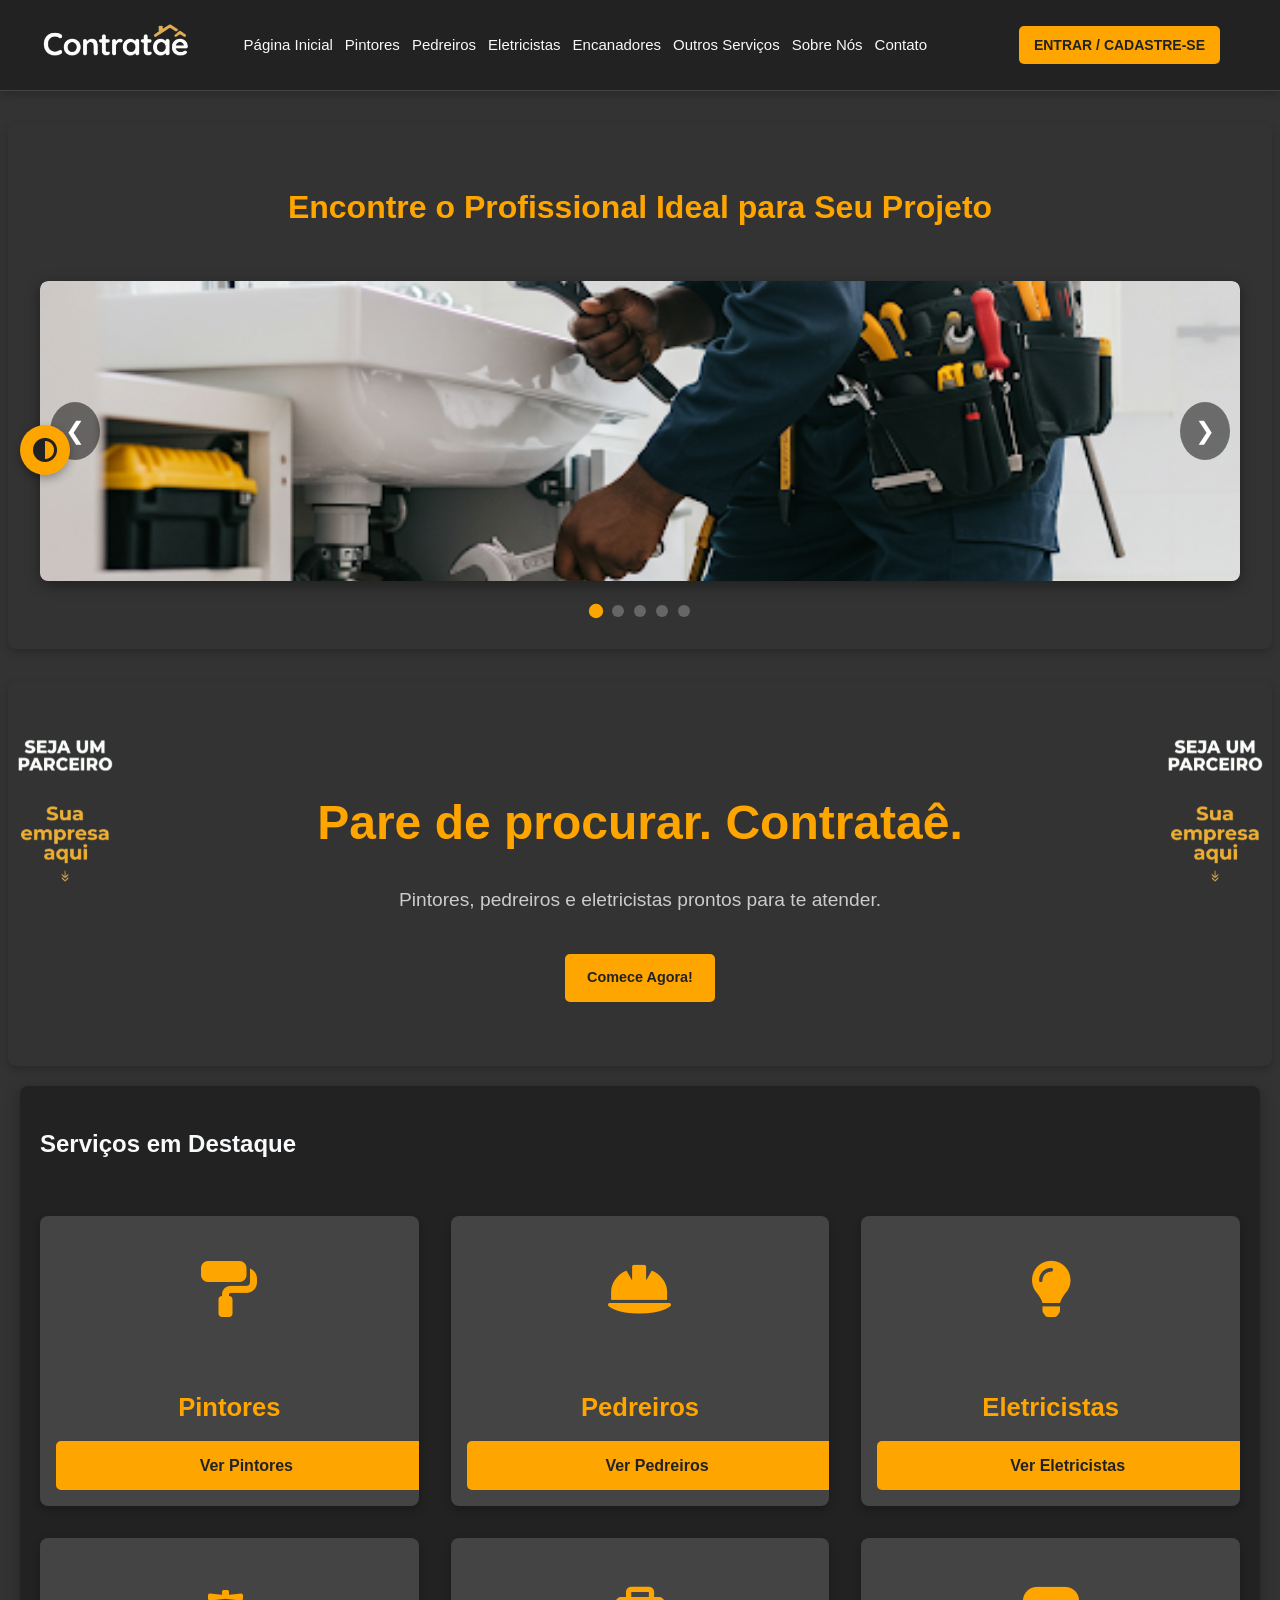
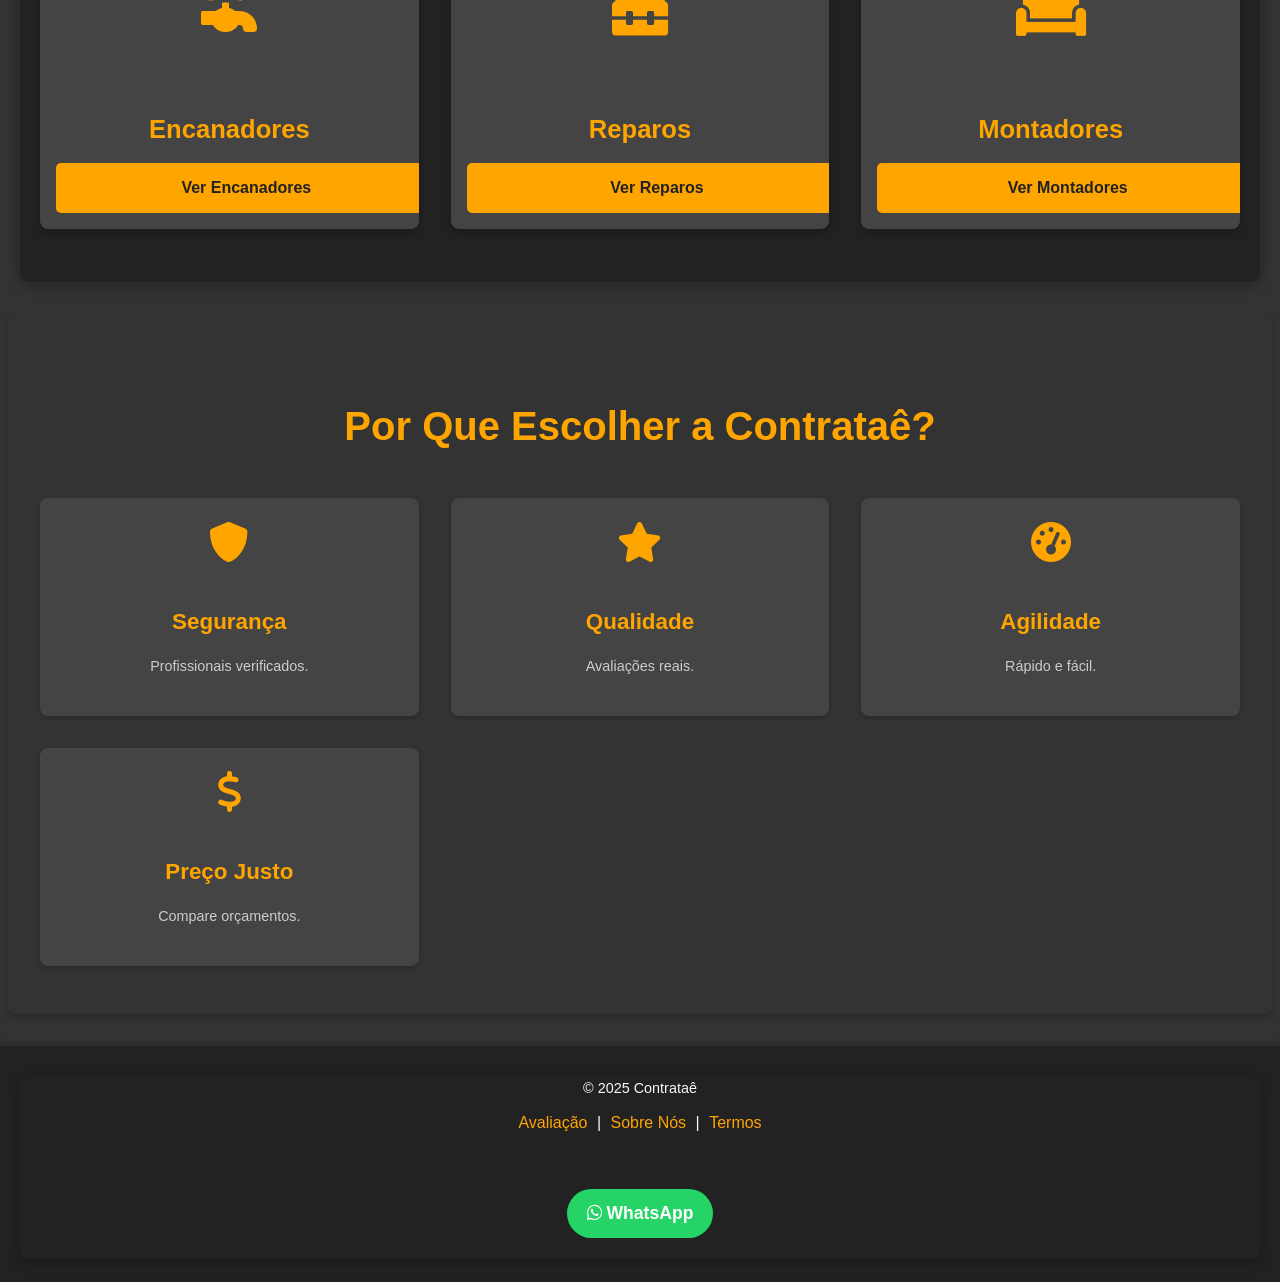
==== index.html @ 76931e99 "Primeiro commit - Site limpo" ====
<!DOCTYPE html>
<html lang="pt-br">
<head>
    <script async src="https://www.googletagmanager.com/gtag/js?id=G-TXSJH3E56G"></script>
    <script>
      window.dataLayer = window.dataLayer || [];
      function gtag(){dataLayer.push(arguments);}
      gtag('js', new Date());
      gtag('config', 'G-TXSJH3E56G');
    </script>

    <meta charset="UTF-8">
    <meta name="viewport" content="width=device-width, initial-scale=1.0">
    <title>Contrataê - Página Inicial</title>
    
    <link rel="stylesheet" href="style.css/style_laranja_preto.css">
    <link rel="stylesheet" href="style.css/index.css">
    <link rel="stylesheet" href="https://cdnjs.cloudflare.com/ajax/libs/font-awesome/6.0.0-beta3/css/all.min.css">

    <style>
        /* --- BLOQUEIO VISUAL DA BARRA DO GOOGLE (FORÇADO) --- */
        iframe.goog-te-banner-frame {
            display: none !important;
            visibility: hidden !important;
            height: 0 !important;
        }
        .goog-te-banner-frame.skiptranslate {
            display: none !important;
        }
        body {
            top: 0px !important;
            position: static !important;
        }
        .goog-tooltip {
            display: none !important;
        }
        .goog-te-balloon-frame {
            display: none !important;
        }
        
        /* Estilização do Widget Dropdown */
        .goog-te-gadget-simple {
            background-color: rgba(255,255,255,0.1) !important;
            border: 1px solid rgba(255,255,255,0.3) !important;
            padding: 6px 10px !important;
            border-radius: 4px !important;
            font-size: 13px !important;
            line-height: 1.2 !important;
            display: inline-block;
            cursor: pointer;
        }
        .goog-te-gadget-simple span {
            color: #fff !important;
            vertical-align: middle; 
        }
        .goog-te-gadget-simple img { display: none !important; }
        .goog-te-menu-value span:last-child { display: none; }

        /* --- 1. HEADER & ESTRUTURA --- */
        header {
            background-color: #222;
            border-bottom: 1px solid #444;
            position: relative; z-index: 1000; 
            transition: background-color 0.3s, border-color 0.3s;
        }
        .header-container { 
            display: flex; 
            justify-content: space-between; 
            align-items: center; 
            padding: 10px 20px; 
            max-width: 1200px; 
            margin: 0 auto; 
            min-height: 70px;
            gap: 20px; 
        }
        
        .header-left-group { 
            display: flex; 
            align-items: center; 
            gap: 20px; 
            flex-grow: 1; 
        }

        .site-logo img { 
            height: 70px; 
            display: block; 
            margin-right: 10px; 
            transition: transform 0.3s; 
        }
        .site-logo img:hover {
            transform: scale(1.05); 
        }

        .header-right-group { 
            display: flex; 
            align-items: center; 
            gap: 15px; 
            flex-shrink: 0; 
        }

        .nav-menu { display: flex; align-items: center; }
        .nav-menu ul { 
            display: flex; 
            list-style: none; 
            gap: 12px; 
            margin: 0; 
            padding: 0; 
        }
        .nav-menu a { 
            color: #f8f9fa; 
            text-decoration: none; 
            font-weight: 500; 
            font-size: 15px; 
            white-space: nowrap; 
            transition: color 0.3s; 
        }
        .nav-menu a:hover { color: #ffa500; }
        
        .desktop-login-btn { background-color: #ffa500; color: #222; padding: 8px 15px; border-radius: 5px; text-decoration: none; font-weight: bold; white-space: nowrap; font-size: 14px; transition: background 0.3s; display: inline-block; }
        .desktop-login-btn:hover { background-color: #e69500; }
        .mobile-login-link { display: none; }

        #google_translate_element { position: static; margin-left: 5px; }

        .hamburger { display: none; flex-direction: column; width: 30px; cursor: pointer; gap: 6px; z-index: 2000; }
        .hamburger span { display: block; height: 3px; background: #ffa500; border-radius: 3px; transition: 0.3s; }

        /* --- RESPONSIVIDADE HEADER --- */
        @media (max-width: 1250px) {
             .nav-menu ul { gap: 8px; }
             .nav-menu a { font-size: 14px; }
        }

        @media (max-width: 1100px) {
            .hamburger { display: flex; }
            .desktop-login-btn { display: none; }
            .nav-menu { display: none; }
            .header-container { justify-content: space-between; }
            
            #google_translate_element { position: absolute; top: 18px; right: 60px; z-index: 1001; }

            .nav-menu.mobile-active {
                display: flex; position: absolute; top: 100%; left: 0; width: 100%; 
                background: #333; flex-direction: column; align-items: center; 
                border-bottom: 1px solid #444; padding-bottom: 20px;
                box-shadow: 0 4px 10px rgba(0,0,0,0.3); z-index: 999;
            }
            .nav-menu ul { flex-direction: column; width: 100%; text-align: center; padding: 20px 0; gap: 0; }
            .nav-menu ul li { width: 100%; border-bottom: 1px solid #444; }
            .nav-menu ul li a { display: block; padding: 15px; font-size: 18px; }
            
            .mobile-login-link { display: block; margin-top: 10px; width: 80%; margin-left: auto; margin-right: auto; }
            .mobile-login-link a { color: #ffa500 !important; border: 1px solid #ffa500; padding: 10px; border-radius: 5px; display: block; text-align: center; width: 100%; box-sizing: border-box; }
            
            .hamburger.active span:nth-child(1) { transform: translateY(9px) rotate(45deg); }
            .hamburger.active span:nth-child(2) { opacity: 0; }
            .hamburger.active span:nth-child(3) { transform: translateY(-9px) rotate(-45deg); }
        }

        /* --- TEMA (Modo Claro/Escuro) - CENTRALIZADO VERTICALMENTE --- */
        .theme-toggle-btn { 
            position: fixed; 
            top: 50%;                 /* Centraliza na metade da altura */
            transform: translateY(-50%); /* Ajuste fino do centro */
            left: 20px;               /* Lado ESQUERDO */
            
            /* Visual */
            background-color: #ffa500; 
            color: #222; 
            border: none; 
            border-radius: 50%; 
            width: 50px; 
            height: 50px; 
            font-size: 1.5em; 
            cursor: pointer; 
            box-shadow: 0 4px 10px rgba(0,0,0,0.3); 
            z-index: 1001; 
            display: flex; 
            align-items: center; 
            justify-content: center; 
            transition: transform 0.3s; 
        }
        .theme-toggle-btn:hover { transform: scale(1.1); }

        /* Estilos do Modo Claro */
        body.light-mode { background-color: #f0f0f0 !important; color: #333 !important; }
        body.light-mode header { background-color: #fff !important; border-bottom: 1px solid #ddd !important; }
        body.light-mode .nav-menu { background-color: transparent !important; }
        body.light-mode .nav-menu.mobile-active { background-color: #fff !important; }
        body.light-mode .nav-menu a { color: #444 !important; } 
        body.light-mode .nav-menu a:hover { color: #ffa500 !important; }
        body.light-mode .hamburger span { background-color: #333 !important; }
        @media (max-width: 1100px) { body.light-mode .nav-menu ul li { border-bottom: 1px solid #eee !important; } }

        body.light-mode .goog-te-gadget-simple { border: 1px solid #ccc !important; background-color: rgba(0,0,0,0.05) !important; }
        body.light-mode .goog-te-gadget-simple span { color: #333 !important; }

        body.light-mode main { background-color: transparent !important; }
        body.light-mode .main-carousel-section, 
        body.light-mode .hero-section, 
        body.light-mode .why-choose-us,
        body.light-mode .service-card,
        body.light-mode .advantage-item {
            background-color: #fff !important; color: #333 !important;
            box-shadow: 0 4px 8px rgba(0,0,0,0.1) !important; border: 1px solid #eee;
        }
        body.light-mode h1, body.light-mode h2, body.light-mode h3 { color: #222 !important; }
        body.light-mode p { color: #555 !important; }
        
        body.light-mode footer { background-color: #e0e0e0 !important; color: #333 !important; }
        body.light-mode footer a { color: #444 !important; }

        /* --- CORREÇÃO DE CORES NO MODO CLARO --- */
        /* Inverte as cores das imagens brancas para preto quando o modo claro está ativo */
        body.light-mode .partner-banner img,
        body.light-mode .site-logo img {
            filter: invert(1) hue-rotate(180deg);
        }

        /* --- BANNERS LATERAIS DE PARCEIROS --- */
        .partner-banner {
            position: fixed;
            bottom: 10px;
            width: 140px; 
            height: auto;
            z-index: 990; 
            transition: transform 0.3s;
            background-color: transparent; /* Fundo transparente */
            border: none;
            display: block;
        }

        .partner-banner:hover {
            transform: scale(1.05); 
        }

        .partner-banner img {
            width: 100%;
            height: auto;
            display: block;
            border: none; 
            outline: none;
        }

        /* Posicionamento Específico */
        .banner-left { left: 10px; }
        .banner-right { right: 10px; }

        /* --- MEDIA QUERIES (Ajustes de Tamanho e Posição) --- */
        
        /* Ajuste para telas médias (Notebooks) */
        @media (max-width: 1300px) {
            .partner-banner {
                width: 110px; /* Reduz um pouco o banner */
            }
            /* Removemos o ajuste do botão tema aqui, pois ele agora está no meio da tela */
        }

        /* Ajuste para Celulares (Mobile) */
        @media (max-width: 768px) {
            .partner-banner {
                width: 80px; 
                bottom: 5px;
            }
            .banner-left { left: 5px; }
            .banner-right { right: 5px; }
            
            /* No celular, jogamos o botão de tema para baixo na direita */
            .theme-toggle-btn {
                top: auto;      /* Remove alinhamento do meio */
                transform: none; 
                bottom: 120px;  /* Altura segura acima do banner */
                left: auto;     /* Tira da esquerda */
                right: 20px;    /* Joga para a direita */
            }
        }
</style>
  
</head>
<body>
    <script type="text/javascript">
        function googleTranslateElementInit() {
          new google.translate.TranslateElement({
            pageLanguage: 'pt',
            includedLanguages: 'pt,en,es',
            layout: google.translate.TranslateElement.InlineLayout.SIMPLE,
            autoDisplay: false /* Tenta não mostrar a barra */
          }, 'google_translate_element');
        }
    </script>
    <script type="text/javascript" src="https://translate.google.com/translate_a/element.js?cb=googleTranslateElementInit"></script>

    <header>
        <div class="header-container">
            <div class="header-left-group">
                <a href="index.html" class="site-logo">
                    <img src="imagens/logo_sem_f.png" alt="Logo Contrataê">
                </a>
                <nav class="nav-menu" id="nav-menu">
                    <ul>
                        <li><a href="index.html">Página Inicial</a></li>
                        <li><a href="pintores.html">Pintores</a></li>
                        <li><a href="pedreiros.html">Pedreiros</a></li>
                        <li><a href="eletricistas.html">Eletricistas</a></li>
                        <li><a href="encanadores.html">Encanadores</a></li>
                        <li><a href="servicos_categorias.html">Outros Serviços</a></li>
                        <li><a href="sobre_nos.html">Sobre Nós</a></li>
                        <li><a href="contato.html">Contato</a></li>
                        <li class="mobile-login-link">
                            <a href="login.html">ENTRAR / CADASTRE-SE</a>
                        </li>
                    </ul>
                </nav>
            </div>
            <div class="header-right-group">
                <a href="login.html" class="desktop-login-btn">ENTRAR / CADASTRE-SE</a>
                <div id="google_translate_element"></div>
                <div class="hamburger" id="hamburger">
                    <span></span>
                    <span></span>
                    <span></span>
                </div>
            </div>
        </div>
    </header>

    <main>
        <section class="main-carousel-section container">
            <h2>Encontre o Profissional Ideal para Seu Projeto</h2>
            <div class="carousel-container">
                <div class="carousel-track-container">
                    <div class="carousel-slide"><img src="imagens/banner1.png" alt="Eletricista"><div class="slide-caption"><h3>Eletricistas</h3></div></div>
                    
                    <div class="carousel-slide"><img src="imagens/banner2.png" alt="Banner"><div class="slide-caption"><h3>Diversidade</h3></div></div>
                    <div class="carousel-slide"><img src="imagens/banner3.png" alt="Encanador"><div class="slide-caption"><h3>Encanadores</h3></div></div>
                    <div class="carousel-slide"><img src="imagens/pedreiro_menu.jpg" alt="Pedreiro"><div class="slide-caption"><h3>Construção</h3></div></div>
                </div>
                <button class="carousel-button prev">&#10094;</button>
                <button class="carousel-button next">&#10095;</button>
            </div>
            <div class="carousel-dots">
                <span class="carousel-dot active"></span><span class="carousel-dot"></span><span class="carousel-dot"></span><span class="carousel-dot"></span><span class="carousel-dot"></span>
            </div>
        </section>

        <section class="hero-section container">
            <h1>Pare de procurar. Contrataê.</h1>
            <p>Pintores, pedreiros e eletricistas prontos para te atender.</p>
            <a href="#featured-services" class="button primary-button">Comece Agora!</a>
        </section>

        <section id="featured-services" class="container">
            <h2>Serviços em Destaque</h2>
            <div class="section-services">
                <div class="service-card"><i class="fas fa-paint-roller"></i><h3>Pintores</h3><a href="pintores.html" class="button primary-button">Ver Pintores</a></div>
                <div class="service-card"><i class="fas fa-hard-hat"></i><h3>Pedreiros</h3><a href="pedreiros.html" class="button primary-button">Ver Pedreiros</a></div>
                <div class="service-card"><i class="fas fa-lightbulb"></i><h3>Eletricistas</h3><a href="eletricistas.html" class="button primary-button">Ver Eletricistas</a></div>
                <div class="service-card"><i class="fas fa-faucet"></i><h3>Encanadores</h3><a href="encanadores.html" class="button primary-button">Ver Encanadores</a></div>
                <div class="service-card"><i class="fas fa-toolbox"></i><h3>Reparos</h3><a href="servicos_categorias.html" class="button primary-button">Ver Reparos</a></div>
                <div class="service-card"><i class="fas fa-couch"></i><h3>Montadores</h3><a href="servicos_categorias.html" class="button primary-button">Ver Montadores</a></div>
            </div>
        </section>

        <section class="why-choose-us container">
            <h2>Por Que Escolher a Contrataê?</h2>
            <div class="advantages-grid">
                <div class="advantage-item"><i class="fas fa-shield-alt"></i><h3>Segurança</h3><p>Profissionais verificados.</p></div>
                <div class="advantage-item"><i class="fas fa-star"></i><h3>Qualidade</h3><p>Avaliações reais.</p></div>
                <div class="advantage-item"><i class="fas fa-tachometer-alt"></i><h3>Agilidade</h3><p>Rápido e fácil.</p></div>
                <div class="advantage-item"><i class="fas fa-dollar-sign"></i><h3>Preço Justo</h3><p>Compare orçamentos.</p></div>
            </div>
        </section>
    </main>

    <a href="contato.html" class="partner-banner banner-left" title="Anuncie sua empresa aqui">
        <img src="imagens/parceiros/seja_parceiro_sem_F.png" alt="Espaço para Parceiro">
    </a>

    <a href="contato.html" class="partner-banner banner-right" title="Anuncie sua empresa aqui">
        <img src="imagens/parceiros/seja_parceiro_sem_F.png" alt="Espaço para Parceiro">
    </a>

    <button id="theme-toggle" class="theme-toggle-btn" aria-label="Alternar Tema">
        <i class="fas fa-adjust"></i>
    </button>

    <footer>
        <div class="container">
            <p>&copy; 2025 Contrataê</p>
            <div class="footer-links">
                <a href="feedback.html">Avaliação</a> | <a href="sobre_nos.html">Sobre Nós</a> | <a href="termos_de_uso.html">Termos</a>
            </div>
            <div style="text-align: center; padding: 20px;" id="whatsapp">
                <a href="https://wa.me/16996484492" target="_blank" class="whatsapp-button"><i class="fab fa-whatsapp"></i> WhatsApp</a>
            </div>
        </div>
    </footer>

    <script src="script.js"></script> 

    <script>
        document.addEventListener('DOMContentLoaded', function() {
            // 1. Menu
            const hamburger = document.getElementById('hamburger');
            const navMenu = document.getElementById('nav-menu');
            if (hamburger && navMenu) {
                hamburger.addEventListener('click', () => {
                    hamburger.classList.toggle('active');
                    navMenu.classList.toggle('mobile-active');
                });
            }
            // 2. Link Ativo
            const currentPath = window.location.pathname.split('/').pop() || 'index.html';
            const navLinks = document.querySelectorAll('.nav-menu ul li a');
            navLinks.forEach(link => {
                if (link.getAttribute('href') === currentPath) link.classList.add('active');
            });
            // 3. Tema
            const themeBtn = document.getElementById('theme-toggle');
            const body = document.body;
            const icon = themeBtn.querySelector('i');

            function updateThemeIcon() {
                if (body.classList.contains('light-mode')) {
                    icon.classList.remove('fa-adjust'); icon.classList.add('fa-moon');
                } else {
                    icon.classList.remove('fa-moon'); icon.classList.add('fa-adjust');
                }
            }

            if (localStorage.getItem('theme') === 'light') {
                body.classList.add('light-mode');
                updateThemeIcon();
            }

            if (themeBtn) {
                themeBtn.addEventListener('click', () => {
                    body.classList.toggle('light-mode');
                    updateThemeIcon();
                    localStorage.setItem('theme', body.classList.contains('light-mode') ? 'light' : 'dark');
                });
            }

            // 4. Carrossel (Lógica Embutida)
            const track = document.querySelector('.carousel-track-container');
            const prev = document.querySelector('.carousel-button.prev');
            const next = document.querySelector('.carousel-button.next');
            const dots = document.querySelectorAll('.carousel-dot');
            const slides = document.querySelectorAll('.carousel-slide');
            let index = 0;
            let interval;

            function showSlide(i) {
                if (i < 0) index = slides.length - 1;
                else if (i >= slides.length) index = 0;
                else index = i;
                track.style.transform = `translateX(-${index * 100}%)`;
                dots.forEach(d => d.classList.remove('active'));
                if(dots[index]) dots[index].classList.add('active');
            }

            if (track && slides.length > 0) {
                next.addEventListener('click', () => { showSlide(index + 1); resetInterval(); });
                prev.addEventListener('click', () => { showSlide(index - 1); resetInterval(); });
                
                function startInterval() { interval = setInterval(() => showSlide(index + 1), 5000); }
                function resetInterval() { clearInterval(interval); startInterval(); }
                
                startInterval();
            }
        });
    </script>

    <div vw class="enabled"><div vw-access-button class="active"></div><div vw-plugin-wrapper><div class="vw-plugin-top-wrapper"></div></div></div>
    <script src="https://vlibras.gov.br/app/vlibras-plugin.js"></script>
    <script>new window.VLibras.Widget('https://vlibras.gov.br/app');</script>
</body>
</html>
---- style.css/style_laranja_preto.css ----
/* style_laranja_preto.css */

/* Reset básico e tipografia */
body {
    font-family: 'Segoe UI', Tahoma, Geneva, Verdana, sans-serif;
    margin: 0;
    padding: 0;
    background-color: #333; /* Fundo preto sutil */
    color: #f8f9fa; /* Texto branco/cinza claro */
    line-height: 1.6;
}

.container {
    max-width: 1200px;
    margin: 20px auto;
    padding: 20px;
    background-color: #222; /* Container um pouco mais escuro */
    border-radius: 8px;
    box-shadow: 0 4px 15px rgba(0, 0, 0, 0.3); /* Sombra mais pronunciada para destaque */
}

/* Cabeçalho principal do site */
header {
    background-color: #222; /* Fundo do header mais escuro para contrastar com o main-nav */
    color: lightcyan; /* Cor do texto no titulo */
    box-shadow: 0 4px 8px rgba(0, 0, 0, 0.2);
    /* Removido padding-bottom e margin-bottom daqui, será tratado dentro dos elementos */
}

/* Topo do cabeçalho (logo, botões de login/cadastro) */
.header-top {
    display: flex;
    justify-content: space-between; /* Alinha logo à esquerda e grupo de ações à direita */
    align-items: center;
    padding: 2px 20px; /* Reduzido o padding vertical para diminuir a altura */
    background-color: #222;
    border-bottom: 1px solid #444;
    min-height: 60px; /* Diminuído o min-height para reduzir a altura do cabeçalho */
    position: relative; /* Para o formulário de cadastro rápido */
}

/* Container interno do header-top para alinhamento */
.header-top .container {
    display: flex;
    justify-content: space-between; /* Distribui logo e grupo de ações */
    align-items: center;
    width: 100%;
    max-width: 1200px; /* Garante que o conteúdo não se espalhe demais */
    margin: 0 auto;
    padding: 0; /* Remove padding extra do container, já que o header-top tem */
    background-color: transparent; /* Torna o container transparente para ver o fundo do header-top */
    box-shadow: none; /* Remove a sombra do container para não duplicar */
    border-radius: 0; /* Remove border-radius */
}

.site-logo {
    display: flex; /* Permite alinhar a imagem dentro do link */
    align-items: center;
    margin-right: 20px; /* Espaço entre a logo e o grupo de ação */
    flex-shrink: 0; /* Impede que a logo encolha */
}

.site-logo img {
    height: 150px; /* Altura fixa para a logo, alinhada com min-height do header-top */
    width: auto; /* Mantém a proporção */
    display: block;
    margin: 0;
}

.site-logo span {
    display: none; /* Oculta o texto 'Serviços 4.0' se a imagem já tiver */
}

/* Grupo de ações (frase e botões de cadastro/entrar) */
.header-action-group {
    display: flex;
    flex-direction: row; /* Frase e botões lado a lado */
    align-items: center; /* Centraliza verticalmente */
    gap: 15px; /* Espaçamento entre a frase e o grupo de botões */
    margin-left: auto; /* Empurra todo o grupo para a direita */
}

.header-action-group p {
    color: #fff;
    margin: 0;
    font-size: 0.9em;
    white-space: nowrap; /* Impede a quebra de linha da frase */
}

.header-buttons {
    display: flex;
    flex-direction: row; /* Botões dentro deste grupo lado a lado */
    align-items: center;
    gap: 10px; /* Espaçamento entre os botões */
    flex-wrap: wrap; /* Permite quebrar linha em telas pequenas */
}

.botoes-lado-a-lado {
    display: flex;
    gap: 10px;
    flex-wrap: wrap;
}

/* Formulário de cadastro rápido (pop-up) */
.cadastro-rapido {
    position: relative;
}

#formulario-cadastro {
    position: absolute;
    top: 40px; /* Posição abaixo do botão de cadastro */
    right: 0; /* Alinha à direita */
    background-color: #2b2b2b; /* Fundo mais escuro para melhor contraste */
    border: 1px solid #777; /* Borda um pouco mais clara */
    padding: 15px;
    border-radius: 8px;
    box-shadow: 0 4px 10px rgba(0,0,0,0.5);
    z-index: 1000;
    width: 300px; /* Largura fixa */
    display: none; /* Escondido por padrão */
    flex-direction: column;
    gap: 10px; /* Espaçamento entre os campos */
}

#formulario-cadastro h3 {
    color: #ffcc00; /* Laranja mais claro para o título */
    margin-top: 0;
    font-size: 1.2em;
    text-align: center;
}

#formulario-cadastro input {
    width: calc(100% - 20px); /* Ajuste para o padding */
    padding: 8px;
    border: 1px solid #888; /* Borda do input mais visível */
    border-radius: 4px;
    background-color: #3a3a3a; /* Fundo do input mais escuro */
    color: #f0f0f0; /* Cor do texto no input mais clara (Gestalt: Contraste) */
    font-size: 0.9em;
}

#formulario-cadastro p {
    color: #e0e0e0; /* Cor do texto de parágrafo mais clara */
    font-size: 0.85em;
    text-align: center;
    margin: 10px 0;
}

/* Título principal da página quando não há header-top (ex: Cadastro) */
.header-title {
    background-color: #222; /* Mesma cor do header para consistência */
    padding: 2em 20px; /* Padding para dar espaço ao título */
    text-align: center;
    color: #fff;
}

.header-title h1 {
    color: #ffa500; /* Laranja para o título principal */
    margin: 0;
    font-size: 2.8em; /* Tamanho maior para destaque */
    line-height: 1.2;
}

.header-title p {
    color: #ccc;
    margin-top: 0.5em;
    font-size: 1.1em;
}

/* Botões gerais */
.button {
    padding: 8px 16px;
    text-decoration: none;
    border: none;
    border-radius: 4px;
    font-size: 0.9em;
    cursor: pointer;
    text-align: center;
    white-space: nowrap; /* Impede a quebra de linha nos botões */
    transition: background-color 0.3s ease, color 0.3s ease; /* Transição suave */
}

.primary-button {
    background-color: #ffa500; /* Laranja */
    color: #222; /* Texto escuro */
}

.primary-button:hover {
    background-color: #ffb833; /* Laranja mais claro no hover */
}

.secondary-button {
    background-color: #444; /* Cinza escuro */
    color: #fff; /* Texto branco */
    border: 1px solid #666;
}

.secondary-button:hover {
    background-color: #555; /* Cinza um pouco mais claro no hover */
    border-color: #888;
}

.small-button {
    font-size: 0.85em;
    padding: 6px 12px;
}

.large-button {
    font-size: 1.2em;
    padding: 12px 24px;
}

/* Menu de navegação principal */
.main-nav {
    background-color: #444; /* Fundo do menu um pouco mais claro que o header-top */
    padding: 0.8em 0;
    text-align: center;
    box-shadow: 0 2px 5px rgba(0, 0, 0, 0.2); /* Sombra sutil para separar do conteúdo */
}

.main-nav ul {
    list-style: none;
    padding: 0;
    margin: 0;
    display: flex;
    justify-content: center; /* Centraliza os itens do menu */
    gap: 20px; /* Espaçamento entre os itens (Gestalt: Proximidade) */
    flex-wrap: wrap; /* Permite quebrar linha em telas menores */
}

.main-nav ul li a {
    color: #fff;
    text-decoration: none;
    font-weight: bold;
    padding: 5px 10px;
    transition: color 0.3s ease, background-color 0.3s ease, border-radius 0.3s ease;
    white-space: nowrap;
}

.main-nav ul li a:hover,
.main-nav ul li a.active {
    color: #ffa500; /* Laranja no hover/ativo */
    background-color: #555; /* Fundo cinza mais claro no hover/ativo */
    border-radius: 5px; /* Borda arredondada no hover/ativo */
}

/* Carrossel */
.carousel-container {
    width: 100%;
    max-width: 1200px;
    margin: 20px auto;
    overflow: hidden;
    position: relative;
    border-radius: 10px;
    box-shadow: 0 4px 15px rgba(0, 0, 0, 0.4);
    height: 300px; /* Altura fixa para o carrossel */
    background-color: #333;
}

.carousel {
    display: flex;
    height: 100%;
    transition: transform 0.5s ease-in-out;
}

.carousel-slide {
    min-width: 100%;
    height: 100%;
    flex-shrink: 0;
    display: flex;
    justify-content: center;
    align-items: center;
}

.carousel-slide img {
    width: 100%;
    height: 100%;
    object-fit: cover;
    border-radius: 10px;
}

.carousel-control {
    position: absolute;
    top: 50%;
    transform: translateY(-50%);
    background-color: rgba(0, 0, 0, 0.5);
    color: #fff;
    border: none;
    padding: 10px 15px;
    cursor: pointer;
    font-size: 1.5em;
    border-radius: 5px;
    z-index: 5; /* Garante que os controles fiquem acima das imagens */
}

.carousel-control.prev { left: 10px; }
.carousel-control.next { right: 10px; }

.carousel-control:hover {
    background-color: rgba(0, 0, 0, 0.8);
}

/* Seções de conteúdo */
.content-section {
    padding: 2em 0;
    text-align: center; /* Centraliza o texto e os cards dentro da seção */
}

.content-section h3 {
    text-align: center;
    color: #ffa500;
    margin-top: 2em;
    margin-bottom: 1.5em;
    font-size: 2.2em;
}

/* Cards de serviço (Gestalt: Similaridade, Proximidade) */
.service-cards {
    display: flex;
    flex-wrap: wrap;
    justify-content: center; /* Centraliza os cards */
    gap: 20px; /* Espaçamento entre os cards (Proximidade) */
    padding: 20px 0;
}

.service-cards .card {
    flex: 1 1 calc(25% - 20px); /* 4 cards por linha em telas grandes */
    max-width: 280px;
    min-width: 200px;
    background-color: #333; /* Fundo do card */
    border-radius: 8px;
    padding: 20px;
    text-align: center;
    box-shadow: 0 4px 8px rgba(0,0,0,0.2);
    transition: transform 0.2s ease-in-out, box-shadow 0.2s ease-in-out;
}

.service-cards .card:hover {
    transform: translateY(-5px); /* Efeito de levitar no hover */
    box-shadow: 0 6px 12px rgba(0,0,0,0.3);
}

.service-cards .card i {
    font-size: 3em;
    color: #ffa500; /* Ícone laranja */
    margin-bottom: 15px;
}

.service-cards .card h4 {
    color: #fff; /* Título do card branco */
    margin-bottom: 10px;
}

.service-cards .card p {
    color: #ccc; /* Texto do card cinza claro */
    font-size: 0.9em;
    margin-bottom: 15px;
}

/* Rodapé */
footer {
    background-color: #222; /* Mesma cor do cabeçalho para consistência (Gestalt: Similaridade) */
    color: #fff;
    text-align: center;
    padding: 10px 0; /* Diminuído para reduzir a altura do rodapé */
    margin-top: 50px; /* Espaçamento do conteúdo */
    box-shadow: 0 -4px 8px rgba(0, 0, 0, 0.2); /* Sombra para separar do conteúdo */
}
/* No seu style_laranja_preto.css */
.footer-links {
    margin-top: 10px;
    margin-bottom: 10px;
    text-align: center;
}

.footer-links a {
    color: #ffa500; /* Cor do link */
    text-decoration: none;
    margin: 0 5px; /* Espaçamento entre os links */
    transition: color 0.3s ease;
}

.footer-links a:hover {
    color: #e69500; /* Cor ao passar o mouse */
}

.whatsapp-button {
    display: inline-block;
    background-color: #25D366; /* Verde WhatsApp */
    color: #fff;
    padding: 10px 20px;
    border-radius: 25px;
    font-weight: bold;
    text-decoration: none;
    transition: background-color 0.3s ease, transform 0.2s ease;
}

.whatsapp-button:hover {
    background-color: #1DA851; /* Verde mais escuro no hover */
    transform: translateY(-2px);
}

/* Queries para Responsividade (ajustes gerais) */
@media (max-width: 768px) {
    .header-top {
        flex-direction: column; /* Coloca itens um abaixo do outro */
        gap: 10px;
        min-height: unset; /* Remove min-height fixo */
        padding: 10px;
    }

    .site-logo img {
        height: 50px; /* Logo um pouco menor em mobile */
    }

    .header-action-group {
        flex-direction: column; /* Pilha a frase e os botões */
        gap: 10px;
        margin-left: 0;
        width: 100%; /* Ocupa a largura total */
    }

    .header-action-group p {
        text-align: center;
        font-size: 0.8em;
    }

    .header-buttons {
        flex-direction: column; /* Botões um abaixo do outro */
        width: 100%;
        gap: 8px;
    }

    .botoes-lado-a-lado {
        flex-direction: column;
        width: 100%;
    }

    .cadastro-rapido {
        width: 100%; /* Ocupa a largura total */
    }

    #formulario-cadastro {
        width: calc(100% - 30px); /* Ajusta a largura para mobile com padding */
        right: auto; /* Remove alinhamento à direita */
        left: 50%; /* Centraliza o formulário */
        transform: translateX(-50%); /* Ajusta para centralizar */
        top: 50px; /* Posição abaixo do botão */
    }

    .main-nav ul {
        flex-direction: column; /* Itens do menu um abaixo do outro */
        gap: 10px;
    }

    .main-nav ul li {
        width: 100%; /* Ocupa largura total */
    }

    .main-nav ul li a {
        display: block; /* Ocupa todo o espaço do li */
        padding: 10px; /* Padding maior para facilitar o toque */
    }

    .carousel-container {
        height: 200px; /* Altura menor para o carrossel em mobile */
    }

    .carousel-control {
        padding: 8px 12px;
        font-size: 1.2em;
    }

    .content-section h3 {
        font-size: 1.8em;
    }

    .service-cards .card {
        flex: 1 1 calc(50% - 20px); /* 2 cards por linha em telas menores */
        max-width: unset; /* Remove max-width para flexibilidade */
    }

    .container {
        padding: 15px; /* Reduz o padding do container geral */
        margin: 15px auto;
    }
}

@media (max-width: 480px) {
    .service-cards .card {
        flex: 1 1 100%; /* 1 card por linha em telas muito pequenas */
    }
    .header-title h1 {
        font-size: 2em;
    }
    .header-title p {
        font-size: 0.9em;
    }
}

/* ============================================== */
/* DARK / LIGHT MODE OVERRIDES (Acessibilidade)   */
/* ============================================== */

/* Define cores padrão para o tema Light (Branco/Cinza/Preto) */
:root[data-theme="light"] {
    /* Cores de Fundo */
    --color-bg-main: #f8f8f8;       /* Fundo Principal */
    --color-bg-container: #ffffff;  /* Fundo de Containers/Cards */
    --color-bg-header: #eeeeee;     /* Fundo do Cabeçalho */
    --color-bg-nav: #dddddd;        /* Fundo da Navegação */
    /* Cores de Texto e Destaque */
    --color-text-primary: #222222;  /* Texto Escuro */
    --color-text-secondary: #555555; /* Texto Secundário */
    --color-orange: #ff6600;        /* Laranja para Destaque */
    --color-orange-hover: #e65c00;
}

/* 1. Body e Containers */
:root[data-theme="light"] body {
    background-color: var(--color-bg-main); /* Fundo branco/cinza claro */
    color: var(--color-text-primary);       /* Texto escuro */
}

:root[data-theme="light"] .container {
    background-color: var(--color-bg-container); /* Container branco */
    box-shadow: 0 4px 10px rgba(0, 0, 0, 0.1);
}

/* 2. Header e Navegação */
:root[data-theme="light"] header,
:root[data-theme="light"] .header-top {
    background-color: var(--color-bg-header); /* Fundo do Header claro */
    border-bottom: 1px solid #ccc;
    color: var(--color-text-primary);
}

:root[data-theme="light"] .main-nav {
    background-color: var(--color-bg-nav); /* Fundo da Navegação um pouco mais escuro que o Header */
}

:root[data-theme="light"] .main-nav ul li a {
    color: var(--color-text-primary);
}

:root[data-theme="light"] .main-nav ul li a:hover,
:root[data-theme="light"] .main-nav ul li a.active {
    color: var(--color-bg-main);
    background-color: var(--color-orange);
}

/* 3. Botões e Ações */
:root[data-theme="light"] .header-action-group p {
    color: var(--color-text-primary);
}

:root[data-theme="light"] .primary-button {
    background-color: var(--color-orange);
    color: var(--color-bg-main);
    border: 2px solid var(--color-orange);
}
:root[data-theme="light"] .primary-button:hover {
    background-color: var(--color-orange-hover);
}

:root[data-theme="light"] .secondary-button {
    background-color: transparent;
    color: var(--color-orange);
    border: 2px solid var(--color-orange);
}
:root[data-theme="light"] .secondary-button:hover {
    background-color: var(--color-orange);
    color: var(--color-bg-main);
}

/* 4. Footer */
:root[data-theme="light"] footer {
    background-color: var(--color-bg-header);
    color: var(--color-text-primary);
    box-shadow: 0 -2px 8px rgba(0, 0, 0, 0.1);
}
:root[data-theme="light"] .whatsapp-button {
    color: var(--color-bg-main);
}

/* 5. Estilos de Formulário (usado em cadastro/login) */
:root[data-theme="light"] input,
:root[data-theme="light"] textarea,
:root[data-theme="light"] select {
    background-color: var(--color-bg-container) !important;
    color: var(--color-text-primary) !important;
    border: 1px solid #ccc !important;
}

/* 6. Cards de Conteúdo (seções principais) */
:root[data-theme="light"] .hero-section,
:root[data-theme="light"] .main-carousel-section,
:root[data-theme="light"] .why-choose-us,
:root[data-theme="light"] .choice-card,
:root[data-theme="light"] .service-card,
:root[data-theme="light"] .advantage-item {
    background-color: var(--color-bg-container);
    box-shadow: 0 4px 8px rgba(0, 0, 0, 0.1);
    color: var(--color-text-primary);
}

:root[data-theme="light"] .hero-section h1,
:root[data-theme="light"] .main-carousel-section h2,
:root[data-theme="light"] .why-choose-us h2,
:root[data-theme="light"] .service-card h3,
:root[data-theme="light"] .slide-caption h3,
:root[data-theme="light"] .advantage-item i,
:root[data-theme="light"] .advantage-item h3 {
    color: var(--color-orange);
}
:root[data-theme="light"] .main-carousel-section {
    background-color: var(--color-bg-container);
}
:root[data-theme="light"] .slide-caption {
    background-color: rgba(255, 255, 255, 0.9) !important; /* Fundo claro para legenda */
    color: var(--color-text-primary) !important;
}

/* Corrigindo links e textos que precisam de alto contraste no light mode */
:root[data-theme="light"] .slide-caption p,
:root[data-theme="light"] .hero-section p,
:root[data-theme="light"] .advantage-item p {
    color: var(--color-text-secondary);
}

/* Ajustes finos de hover */
:root[data-theme="light"] .service-card:hover,
:root[data-theme="light"] .advantage-item:hover {
    background-color: #f0f0f0;
}

/* ============================================== */
/* ALTO CONTRASTE (Amarelo/Preto)                */
/* ============================================== */

:root[data-theme="high-contrast"] {
    /* Cores de Fundo */
    --color-bg-main: #000000;       
    --color-bg-container: #111111; 
    --color-bg-header: #000000;    
    --color-bg-nav: #222222;       
    /* Cores de Texto e Destaque */
    --color-text-primary: #ffffff;  
    --color-text-secondary: #eeeeee; 
    --color-orange: #ffff00;        /* AMARELO PURO para Alto Contraste */
    --color-orange-hover: #e6e600;
}

/* Aplicar as variáveis do light mode (que já foram definidas com as variáveis) */
:root[data-theme="high-contrast"] body {
    background-color: var(--color-bg-main);
    color: var(--color-text-primary);
}

:root[data-theme="high-contrast"] .container,
:root[data-theme="high-contrast"] .header-top,
:root[data-theme="high-contrast"] .main-nav,
:root[data-theme="high-contrast"] .main-nav ul li a:hover,
:root[data-theme="high-contrast"] .main-nav ul li a.active,
:root[data-theme="high-contrast"] .hero-section,
:root[data-theme="high-contrast"] .main-carousel-section,
:root[data-theme="high-contrast"] .why-choose-us,
:root[data-theme="high-contrast"] .choice-card,
:root[data-theme="high-contrast"] .service-card,
:root[data-theme="high-contrast"] .advantage-item,
:root[data-theme="high-contrast"] input,
:root[data-theme="high-contrast"] textarea,
:root[data-theme="high-contrast"] select {
    background-color: var(--color-bg-container) !important;
    color: var(--color-text-primary) !important;
    /* Linhas e bordas em amarelo */
    border-color: var(--color-orange) !important; 
}

:root[data-theme="high-contrast"] .primary-button,
:root[data-theme="high-contrast"] .secondary-button,
:root[data-theme="high-contrast"] .main-nav ul li a.active {
    background-color: var(--color-orange) !important;
    color: var(--color-bg-main) !important;
    border: 2px solid var(--color-orange) !important;
}

:root[data-theme="high-contrast"] .hero-section h1,
:root[data-theme="high-contrast"] .main-carousel-section h2,
:root[data-theme="high-contrast"] .why-choose-us h2,
:root[data-theme="high-contrast"] .service-card h3,
:root[data-theme="high-contrast"] .slide-caption h3,
:root[data-theme="high-contrast"] .advantage-item i,
:root[data-theme="high-contrast"] .advantage-item h3 {
    color: var(--color-orange) !important;
}

:root[data-theme="high-contrast"] footer {
    background-color: var(--color-bg-header) !important;
}

/* Removendo fundos semi-transparentes */
:root[data-theme="high-contrast"] .slide-caption {
    background-color: var(--color-bg-container) !important; 
}
---- style.css/index.css ----
/* index.css */

/* Cabeçalho */
.header-top {
    display: flex;
    justify-content: space-between; /* Alinha logo à esquerda e grupo de ações à direita */
    align-items: center;
    padding: 5px 20px;
    background-color: #222;
    border-bottom: 1px solid #444;
    min-height: 80px;
    position: relative;
}

.header-top .container {
    display: flex;
    justify-content: space-between;
    align-items: center;
    width: 100%;
    max-width: 1200px;
    margin: 0 auto;
}

.site-logo {
    display: flex;
    align-items: center;
    text-decoration: none;
    color: #f8f9fa;
    font-size: 1.5em;
    font-weight: bold;
}

.site-logo img {
    height: 150px;
    margin-right: 10px;
}

.header-action-group {
    display: flex;
    align-items: center;
    gap: 20px;
}

.header-action-group p {
    margin: 0;
    font-size: 0.9em;
    color: #ccc;
    white-space: nowrap; /* Garante que a frase não quebre em telas maiores */
}

/* **CORREÇÃO DE ALINHAMENTO DO ITEM 3** */
.header-buttons {
    display: flex;
    gap: 10px;
    flex-wrap: wrap; 
    align-items: center;
}

.botoes-lado-a-lado {
    display: flex;
    gap: 10px;
    align-items: center;
}

/* Estilos do formulário de cadastro rápido */
.cadastro-rapido {
    position: relative;
}

#formulario-cadastro {
    display: none;
    flex-direction: column;
    gap: 10px;
    position: absolute;
    top: 100%;
    right: 0;
    background-color: #333;
    border: 1px solid #555;
    border-radius: 5px;
    padding: 15px;
    box-shadow: 0 5px 15px rgba(0, 0, 0, 0.3);
    z-index: 1000;
    width: 250px;
    color: #f8f9fa;
    text-align: left;
}

#formulario-cadastro h3 {
    color: #ffa500;
    margin-top: 0;
    margin-bottom: 1em;
    font-size: 1.2em;
}

#formulario-cadastro input {
    padding: 8px;
    border: 1px solid #666;
    border-radius: 4px;
    background-color: #555;
    color: #f8f9fa;
}

#formulario-cadastro input::placeholder {
    color: #bbb;
}

#formulario-cadastro .primary-button,
#formulario-cadastro .secondary-button {
    width: 100%;
    margin-top: 5px;
}

#formulario-cadastro p {
    text-align: center;
    margin: 1em 0 0.5em;
    color: #ccc;
}

/* Navegação Principal */
.main-nav {
    background-color: #222;
    padding: 0.5em 0;
    box-shadow: 0 2px 5px rgba(0, 0, 0, 0.1);
}

.main-nav .container {
    display: flex;
    justify-content: center;
    align-items: center;
    max-width: 1200px;
    margin: 0 auto;
    padding: 0 20px;
}

.main-nav ul {
    list-style: none;
    margin: 0;
    padding: 0;
    display: flex;
    flex-wrap: wrap;
    justify-content: center;
    gap: 1.5em;
}

.main-nav ul li a {
    color: #f8f9fa;
    text-decoration: none;
    padding: 0.5em 1em;
    border-radius: 5px;
    transition: background-color 0.3s ease, color 0.3s ease;
    font-weight: 500;
    white-space: nowrap;
}

.main-nav ul li a:hover,
.main-nav ul li a.active {
    background-color: #ffa500;
    color: #222;
}

/* Conteúdo principal (seção de introdução) */
.hero-section {
    text-align: center;
    padding: 4em 2em;
    background-color: #333;
    border-radius: 8px;
    margin-top: 2em;
    box-shadow: 0 4px 8px rgba(0, 0, 0, 0.2);
    position: relative;
}

.hero-section h1 {
    color: #ffa500;
    font-size: 3em;
    margin-bottom: 0.5em;
}

.hero-section p {
    color: #ccc;
    font-size: 1.2em;
    max-width: 800px;
    margin: 0 auto 2em;
}

/* Estilos do Carrossel Real */
.main-carousel-section {
    text-align: center;
    padding: 2em;
    background-color: #333;
    border-radius: 8px;
    margin-top: 2em;
    box-shadow: 0 4px 8px rgba(0, 0, 0, 0.2);
    color: #f8f9fa;
    position: relative;
}

.main-carousel-section h2 {
    color: #ffa500;
    margin-bottom: 1.5em;
    font-size: 2em;
}

.carousel-container {
    position: relative;
    max-width: 100%;
    margin: 0 auto;
    overflow: hidden;
    border-radius: 8px;
    box-shadow: 0 4px 15px rgba(0, 0, 0, 0.4);
}

.carousel-track-container {
    display: flex;
    transition: transform 0.5s ease-in-out;
    width: fit-content;
}

.carousel-slide {
    min-width: 100%;
    width: 100%;
    box-sizing: border-box;
    position: relative;
}

.carousel-slide img {
    width: 100%;
    height: 450px;
    object-fit: cover;
    border-radius: 8px;
}

.slide-caption {
    position: absolute;
    bottom: 0;
    left: 0;
    right: 0;
    background-color: rgba(0, 0, 0, 0.7);
    color: white;
    padding: 1em;
    border-bottom-left-radius: 8px;
    border-bottom-right-radius: 8px;
}

.slide-caption h3 {
    color: #ffa500;
    margin-top: 0;
    margin-bottom: 0.5em;
    font-size: 1.5em;
}

.slide-caption p {
    margin: 0;
    font-size: 0.9em;
}

.carousel-button {
    position: absolute;
    top: 50%;
    transform: translateY(-50%);
    background-color: rgba(0, 0, 0, 0.5);
    color: white;
    border: none;
    padding: 15px;
    cursor: pointer;
    font-size: 1.5em;
    border-radius: 50%;
    transition: background-color 0.3s ease;
    z-index: 10;
}

.carousel-button:hover {
    background-color: rgba(0, 0, 0, 0.8);
}

.carousel-button.prev {
    left: 10px;
}

.carousel-button.next {
    right: 10px;
}

.carousel-dots {
    margin-top: 1.5em;
    display: flex;
    justify-content: center;
    gap: 10px;
}

.carousel-dot {
    height: 12px;
    width: 12px;
    background-color: #666;
    border-radius: 50%;
    cursor: pointer;
    transition: background-color 0.3s ease, transform 0.2s ease;
}

.carousel-dot.active {
    background-color: #ffa500;
    transform: scale(1.2);
}

/* Seção de serviços em destaque */
.section-services {
    display: grid;
    grid-template-columns: repeat(auto-fit, minmax(280px, 1fr));
    gap: 2em;
    padding: 2em 0;
    justify-content: center;
}

.service-card {
    background-color: #444;
    border-radius: 8px;
    box-shadow: 0 4px 8px rgba(0, 0, 0, 0.25);
    overflow: hidden;
    text-align: center;
    padding-bottom: 1em;
    transition: transform 0.2s ease-in-out;
    color: #f8f9fa;
}

.service-card:hover {
    transform: translateY(-5px);
    background-color: #555;
}

.service-card i {
    font-size: 3.5em;
    color: #ffa500;
    padding: 0.8em 0;
}

.service-card h3 {
    color: #ffa500;
    margin-bottom: 0.5em;
    font-size: 1.6em;
}

.service-card p {
    color: #ccc;
    font-size: 0.9em;
    margin: 0 1em 1em;
}

.service-card .button {
    width: calc(100% - 2em);
    margin: 0 1em;
    padding: 10px 15px;
    font-size: 1em;
}

/* Seção de feedback / Porque escolher */
.why-choose-us {
    background-color: #333;
    padding: 3em 2em;
    border-radius: 8px;
    margin-top: 2em;
    box-shadow: 0 4px 8px rgba(0, 0, 0, 0.2);
    text-align: center;
    color: #f8f9fa;
}

.why-choose-us h2 {
    color: #ffa500;
    font-size: 2.5em;
    margin-bottom: 1em;
}

.advantages-grid {
    display: grid;
    grid-template-columns: repeat(auto-fit, minmax(280px, 1fr));
    gap: 2em;
    margin-top: 2em;
}

.advantage-item {
    background-color: #444;
    padding: 1.5em;
    border-radius: 8px;
    box-shadow: 0 2px 5px rgba(0, 0, 0, 0.2);
    transition: transform 0.2s ease-in-out;
}

.advantage-item:hover {
    transform: translateY(-5px);
}

.advantage-item i {
    font-size: 2.5em;
    color: #ffa500;
    margin-bottom: 0.5em;
}

.advantage-item h3 {
    color: #ffa500;
    font-size: 1.4em;
    margin-bottom: 0.5em;
}

.advantage-item p {
    color: #ccc;
    font-size: 0.9em;
}

/* Rodapé */
footer {
    background-color: #222;
    color: #f8f9fa;
    text-align: center;
    padding: 1.5em 0;
    margin-top: 2em;
    box-shadow: 0 -2px 8px rgba(0, 0, 0, 0.2);
}

footer .container {
    max-width: 1200px;
    margin: 0 auto;
    padding: 0 20px;
}

footer p {
    margin: 0.5em 0;
    font-size: 0.9em;
}

footer div {
    margin-top: 1em;
    font-size: 1em;
}

.whatsapp-button {
    display: inline-block;
    background-color: #25D366;
    color: white;
    padding: 10px 20px;
    border-radius: 50px;
    text-decoration: none;
    font-size: 1.1em;
    margin-top: 1em;
    transition: background-color 0.3s ease;
}

.whatsapp-button:hover {
    background-color: #1DA851;
}

/* Estilos globais para botões */
.button {
    display: inline-block;
    padding: 10px 20px;
    border-radius: 5px;
    text-decoration: none;
    font-weight: bold;
    cursor: pointer;
    transition: background-color 0.3s ease, color 0.3s ease, border-color 0.3s ease;
    text-align: center;
    white-space: nowrap;
}

.primary-button {
    background-color: #ffa500;
    color: #222;
    border: 2px solid #ffa500;
}

.primary-button:hover {
    background-color: #e69500;
    border-color: #e69500;
}

.secondary-button {
    background-color: transparent;
    color: #ffa500;
    border: 2px solid #ffa500;
}

.secondary-button:hover {
    background-color: #ffa500;
    color: #222;
}

.small-button {
    padding: 8px 15px;
    font-size: 0.9em;
}

/* Media Queries para Responsividade */
@media (max-width: 768px) {
    .header-top .container {
        flex-direction: column;
        align-items: center;
        gap: 15px;
    }

    .header-action-group {
        flex-direction: column;
        text-align: center;
        gap: 10px;
    }

    .header-action-group p {
        margin-bottom: 5px;
    }

    .header-buttons {
        /* Correção para alinhar botões em telas menores */
        flex-direction: column;
        width: 100%;
        gap: 8px;
    }

    .botoes-lado-a-lado {
        flex-direction: column;
        width: 100%;
    }
    
    .cadastro-rapido, .header-buttons a {
        width: 100%;
    }

    #formulario-cadastro {
        right: 50%;
        transform: translateX(50%);
        width: 90%;
    }

    .main-nav .container ul {
        flex-direction: column;
        gap: 0.5em;
        text-align: center;
    }

    .main-nav ul li a {
        width: 100%;
        box-sizing: border-box;
        display: block;
    }

    .hero-section h1 {
        font-size: 2.2em;
    }

    .hero-section p {
        font-size: 1em;
    }

    .carousel-slide img {
        height: 300px;
    }
    .slide-caption h3 {
        font-size: 1.2em;
    }
    .slide-caption p {
        font-size: 0.8em;
    }
    .carousel-button {
        padding: 10px;
        font-size: 1.2em;
    }
}

@media (max-width: 480px) {
    .header-top {
        padding: 10px;
    }
    .site-logo {
        font-size: 1.2em;
    }
    .site-logo img {
        height: 40px;
    }
    .carousel-slide img {
        height: 200px;
    }
    .slide-caption {
        padding: 0.8em;
    }
    .slide-caption h3 {
        font-size: 1em;
    }
    .slide-caption p {
        display: none;
        
    }
}

/* ------------------------------------------- */
/* Estilos para o Banner Flutuante da Fatec */
/* ------------------------------------------- */
.fatec-fixed-banner {
    position: fixed; /* Torna o banner flutuante */
    bottom: 20px; /* Distância do fundo da página */
    right: 20px; /* Distância da lateral direita */
    z-index: 1000; /* Garante que fique acima de outros elementos */
    display: block;
    width: 150px; /* Largura do banner (ajuste se necessário) */
    height: auto;
    border-radius: 8px; /* Cantos arredondados */
    overflow: hidden; 
    box-shadow: 0 4px 10px rgba(0, 0, 0, 0.5); /* Sombra para destacar */
    transition: transform 0.3s ease;
}

.fatec-fixed-banner:hover {
    transform: scale(1.05); /* Pequeno efeito de zoom no hover */
}

.fatec-fixed-banner img {
    width: 100%; /* Faz a imagem ocupar 100% da largura do contêiner */
    height: auto;
    display: block; 
}

/* Opcional: Ajustar em telas pequenas para não atrapalhar */
@media (max-width: 900px) {
    .fatec-fixed-banner {
        width: 120px;
        right: 10px;
        bottom: 10px;
    }
}
@media (max-width: 600px) {
    .fatec-fixed-banner {
        width: 100px;
    }
}
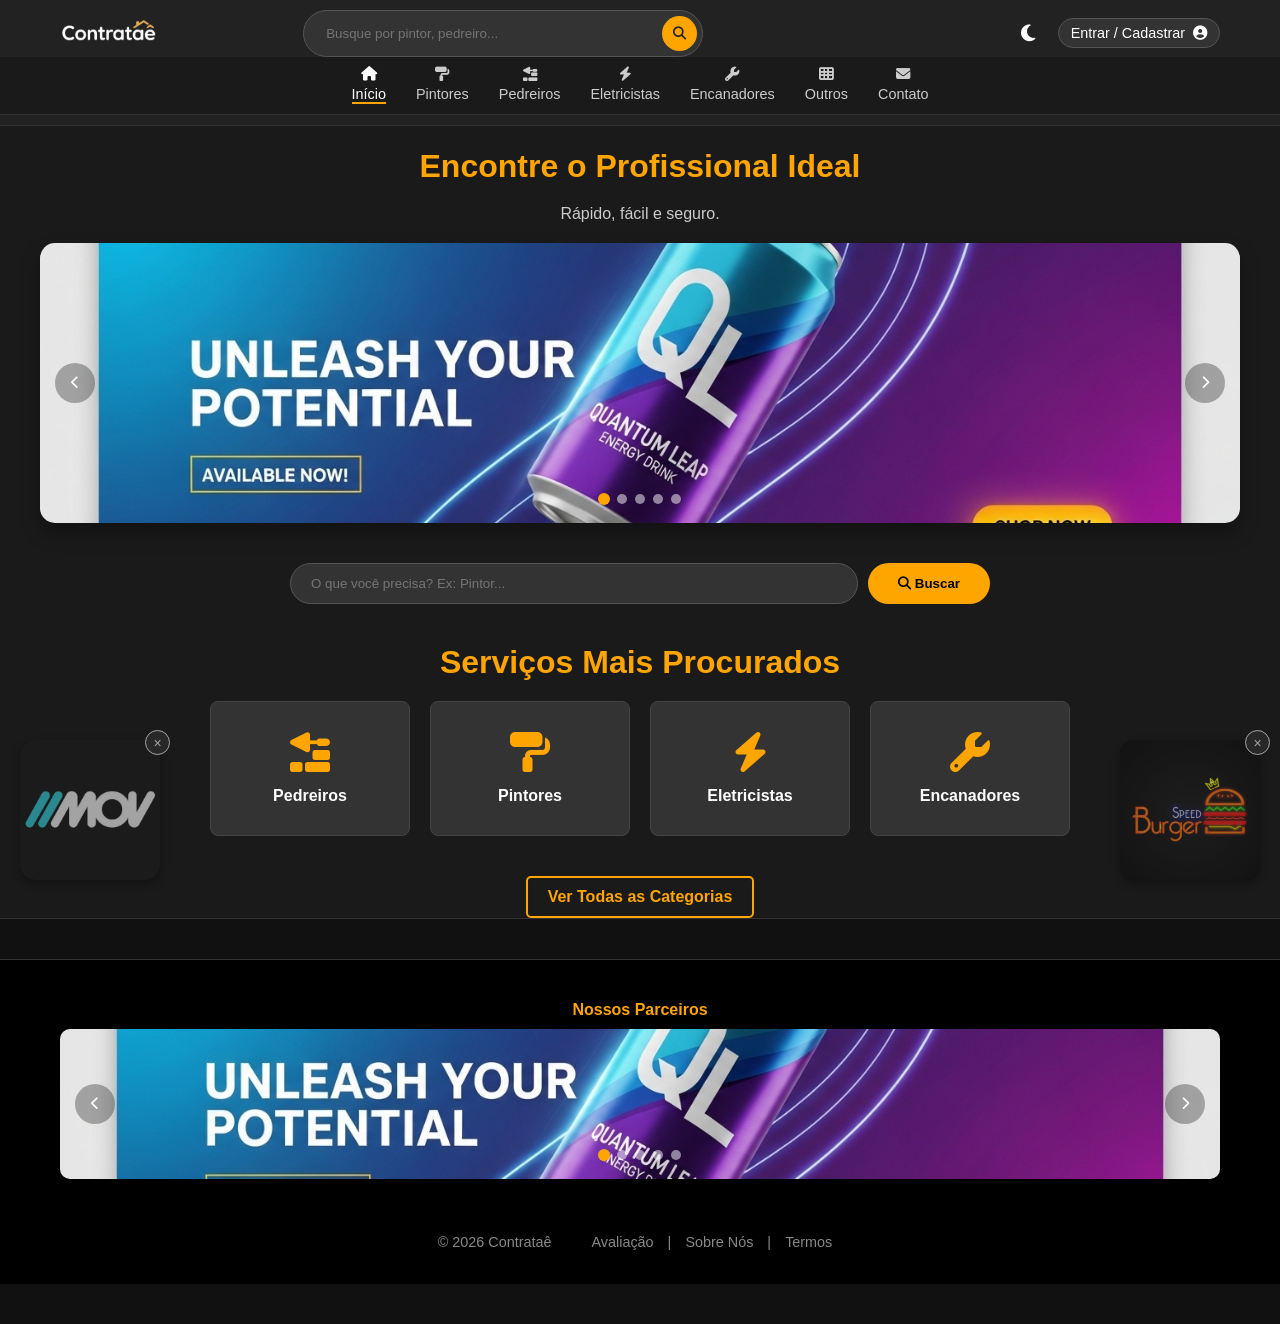
==== commit ea4c00b0: "Index finalizado: V-Libras alinhado e Rodapé dividido" ====
--- a/index.html
+++ b/index.html
@@ -1,477 +1,194 @@
 <!DOCTYPE html>
 <html lang="pt-br">
 <head>
-    <script async src="https://www.googletagmanager.com/gtag/js?id=G-TXSJH3E56G"></script>
-    <script>
-      window.dataLayer = window.dataLayer || [];
-      function gtag(){dataLayer.push(arguments);}
-      gtag('js', new Date());
-      gtag('config', 'G-TXSJH3E56G');
-    </script>
-
     <meta charset="UTF-8">
     <meta name="viewport" content="width=device-width, initial-scale=1.0">
     <title>Contrataê - Página Inicial</title>
     
-    <link rel="stylesheet" href="style.css/style_laranja_preto.css">
-    <link rel="stylesheet" href="style.css/index.css">
-    <link rel="stylesheet" href="https://cdnjs.cloudflare.com/ajax/libs/font-awesome/6.0.0-beta3/css/all.min.css">
-
-    <style>
-        /* --- BLOQUEIO VISUAL DA BARRA DO GOOGLE (FORÇADO) --- */
-        iframe.goog-te-banner-frame {
-            display: none !important;
-            visibility: hidden !important;
-            height: 0 !important;
-        }
-        .goog-te-banner-frame.skiptranslate {
-            display: none !important;
-        }
-        body {
-            top: 0px !important;
-            position: static !important;
-        }
-        .goog-tooltip {
-            display: none !important;
-        }
-        .goog-te-balloon-frame {
-            display: none !important;
-        }
-        
-        /* Estilização do Widget Dropdown */
-        .goog-te-gadget-simple {
-            background-color: rgba(255,255,255,0.1) !important;
-            border: 1px solid rgba(255,255,255,0.3) !important;
-            padding: 6px 10px !important;
-            border-radius: 4px !important;
-            font-size: 13px !important;
-            line-height: 1.2 !important;
-            display: inline-block;
-            cursor: pointer;
-        }
-        .goog-te-gadget-simple span {
-            color: #fff !important;
-            vertical-align: middle; 
-        }
-        .goog-te-gadget-simple img { display: none !important; }
-        .goog-te-menu-value span:last-child { display: none; }
-
-        /* --- 1. HEADER & ESTRUTURA --- */
-        header {
-            background-color: #222;
-            border-bottom: 1px solid #444;
-            position: relative; z-index: 1000; 
-            transition: background-color 0.3s, border-color 0.3s;
-        }
-        .header-container { 
-            display: flex; 
-            justify-content: space-between; 
-            align-items: center; 
-            padding: 10px 20px; 
-            max-width: 1200px; 
-            margin: 0 auto; 
-            min-height: 70px;
-            gap: 20px; 
-        }
-        
-        .header-left-group { 
-            display: flex; 
-            align-items: center; 
-            gap: 20px; 
-            flex-grow: 1; 
-        }
-
-        .site-logo img { 
-            height: 70px; 
-            display: block; 
-            margin-right: 10px; 
-            transition: transform 0.3s; 
-        }
-        .site-logo img:hover {
-            transform: scale(1.05); 
-        }
-
-        .header-right-group { 
-            display: flex; 
-            align-items: center; 
-            gap: 15px; 
-            flex-shrink: 0; 
-        }
-
-        .nav-menu { display: flex; align-items: center; }
-        .nav-menu ul { 
-            display: flex; 
-            list-style: none; 
-            gap: 12px; 
-            margin: 0; 
-            padding: 0; 
-        }
-        .nav-menu a { 
-            color: #f8f9fa; 
-            text-decoration: none; 
-            font-weight: 500; 
-            font-size: 15px; 
-            white-space: nowrap; 
-            transition: color 0.3s; 
-        }
-        .nav-menu a:hover { color: #ffa500; }
-        
-        .desktop-login-btn { background-color: #ffa500; color: #222; padding: 8px 15px; border-radius: 5px; text-decoration: none; font-weight: bold; white-space: nowrap; font-size: 14px; transition: background 0.3s; display: inline-block; }
-        .desktop-login-btn:hover { background-color: #e69500; }
-        .mobile-login-link { display: none; }
-
-        #google_translate_element { position: static; margin-left: 5px; }
-
-        .hamburger { display: none; flex-direction: column; width: 30px; cursor: pointer; gap: 6px; z-index: 2000; }
-        .hamburger span { display: block; height: 3px; background: #ffa500; border-radius: 3px; transition: 0.3s; }
-
-        /* --- RESPONSIVIDADE HEADER --- */
-        @media (max-width: 1250px) {
-             .nav-menu ul { gap: 8px; }
-             .nav-menu a { font-size: 14px; }
-        }
-
-        @media (max-width: 1100px) {
-            .hamburger { display: flex; }
-            .desktop-login-btn { display: none; }
-            .nav-menu { display: none; }
-            .header-container { justify-content: space-between; }
-            
-            #google_translate_element { position: absolute; top: 18px; right: 60px; z-index: 1001; }
-
-            .nav-menu.mobile-active {
-                display: flex; position: absolute; top: 100%; left: 0; width: 100%; 
-                background: #333; flex-direction: column; align-items: center; 
-                border-bottom: 1px solid #444; padding-bottom: 20px;
-                box-shadow: 0 4px 10px rgba(0,0,0,0.3); z-index: 999;
-            }
-            .nav-menu ul { flex-direction: column; width: 100%; text-align: center; padding: 20px 0; gap: 0; }
-            .nav-menu ul li { width: 100%; border-bottom: 1px solid #444; }
-            .nav-menu ul li a { display: block; padding: 15px; font-size: 18px; }
-            
-            .mobile-login-link { display: block; margin-top: 10px; width: 80%; margin-left: auto; margin-right: auto; }
-            .mobile-login-link a { color: #ffa500 !important; border: 1px solid #ffa500; padding: 10px; border-radius: 5px; display: block; text-align: center; width: 100%; box-sizing: border-box; }
-            
-            .hamburger.active span:nth-child(1) { transform: translateY(9px) rotate(45deg); }
-            .hamburger.active span:nth-child(2) { opacity: 0; }
-            .hamburger.active span:nth-child(3) { transform: translateY(-9px) rotate(-45deg); }
-        }
-
-        /* --- TEMA (Modo Claro/Escuro) - CENTRALIZADO VERTICALMENTE --- */
-        .theme-toggle-btn { 
-            position: fixed; 
-            top: 50%;                 /* Centraliza na metade da altura */
-            transform: translateY(-50%); /* Ajuste fino do centro */
-            left: 20px;               /* Lado ESQUERDO */
-            
-            /* Visual */
-            background-color: #ffa500; 
-            color: #222; 
-            border: none; 
-            border-radius: 50%; 
-            width: 50px; 
-            height: 50px; 
-            font-size: 1.5em; 
-            cursor: pointer; 
-            box-shadow: 0 4px 10px rgba(0,0,0,0.3); 
-            z-index: 1001; 
-            display: flex; 
-            align-items: center; 
-            justify-content: center; 
-            transition: transform 0.3s; 
-        }
-        .theme-toggle-btn:hover { transform: scale(1.1); }
-
-        /* Estilos do Modo Claro */
-        body.light-mode { background-color: #f0f0f0 !important; color: #333 !important; }
-        body.light-mode header { background-color: #fff !important; border-bottom: 1px solid #ddd !important; }
-        body.light-mode .nav-menu { background-color: transparent !important; }
-        body.light-mode .nav-menu.mobile-active { background-color: #fff !important; }
-        body.light-mode .nav-menu a { color: #444 !important; } 
-        body.light-mode .nav-menu a:hover { color: #ffa500 !important; }
-        body.light-mode .hamburger span { background-color: #333 !important; }
-        @media (max-width: 1100px) { body.light-mode .nav-menu ul li { border-bottom: 1px solid #eee !important; } }
-
-        body.light-mode .goog-te-gadget-simple { border: 1px solid #ccc !important; background-color: rgba(0,0,0,0.05) !important; }
-        body.light-mode .goog-te-gadget-simple span { color: #333 !important; }
-
-        body.light-mode main { background-color: transparent !important; }
-        body.light-mode .main-carousel-section, 
-        body.light-mode .hero-section, 
-        body.light-mode .why-choose-us,
-        body.light-mode .service-card,
-        body.light-mode .advantage-item {
-            background-color: #fff !important; color: #333 !important;
-            box-shadow: 0 4px 8px rgba(0,0,0,0.1) !important; border: 1px solid #eee;
-        }
-        body.light-mode h1, body.light-mode h2, body.light-mode h3 { color: #222 !important; }
-        body.light-mode p { color: #555 !important; }
-        
-        body.light-mode footer { background-color: #e0e0e0 !important; color: #333 !important; }
-        body.light-mode footer a { color: #444 !important; }
-
-        /* --- CORREÇÃO DE CORES NO MODO CLARO --- */
-        /* Inverte as cores das imagens brancas para preto quando o modo claro está ativo */
-        body.light-mode .partner-banner img,
-        body.light-mode .site-logo img {
-            filter: invert(1) hue-rotate(180deg);
-        }
-
-        /* --- BANNERS LATERAIS DE PARCEIROS --- */
-        .partner-banner {
-            position: fixed;
-            bottom: 10px;
-            width: 140px; 
-            height: auto;
-            z-index: 990; 
-            transition: transform 0.3s;
-            background-color: transparent; /* Fundo transparente */
-            border: none;
-            display: block;
-        }
-
-        .partner-banner:hover {
-            transform: scale(1.05); 
-        }
-
-        .partner-banner img {
-            width: 100%;
-            height: auto;
-            display: block;
-            border: none; 
-            outline: none;
-        }
-
-        /* Posicionamento Específico */
-        .banner-left { left: 10px; }
-        .banner-right { right: 10px; }
-
-        /* --- MEDIA QUERIES (Ajustes de Tamanho e Posição) --- */
-        
-        /* Ajuste para telas médias (Notebooks) */
-        @media (max-width: 1300px) {
-            .partner-banner {
-                width: 110px; /* Reduz um pouco o banner */
-            }
-            /* Removemos o ajuste do botão tema aqui, pois ele agora está no meio da tela */
-        }
-
-        /* Ajuste para Celulares (Mobile) */
-        @media (max-width: 768px) {
-            .partner-banner {
-                width: 80px; 
-                bottom: 5px;
-            }
-            .banner-left { left: 5px; }
-            .banner-right { right: 5px; }
-            
-            /* No celular, jogamos o botão de tema para baixo na direita */
-            .theme-toggle-btn {
-                top: auto;      /* Remove alinhamento do meio */
-                transform: none; 
-                bottom: 120px;  /* Altura segura acima do banner */
-                left: auto;     /* Tira da esquerda */
-                right: 20px;    /* Joga para a direita */
-            }
-        }
-</style>
-  
+    <link rel="stylesheet" href="css/style_laranja_preto.css">
+    <link rel="stylesheet" href="css/index.css">
+    
+    <link rel="stylesheet" href="https://cdnjs.cloudflare.com/ajax/libs/font-awesome/6.4.2/css/all.min.css">
 </head>
 <body>
-    <script type="text/javascript">
-        function googleTranslateElementInit() {
-          new google.translate.TranslateElement({
-            pageLanguage: 'pt',
-            includedLanguages: 'pt,en,es',
-            layout: google.translate.TranslateElement.InlineLayout.SIMPLE,
-            autoDisplay: false /* Tenta não mostrar a barra */
-          }, 'google_translate_element');
-        }
-    </script>
-    <script type="text/javascript" src="https://translate.google.com/translate_a/element.js?cb=googleTranslateElementInit"></script>
 
-    <header>
-        <div class="header-container">
-            <div class="header-left-group">
+    <div class="banner-lateral banner-esquerda" id="banner-mov">
+        <button class="close-banner" title="Fechar anúncio">&times;</button>
+        <div class="banner-content" data-link="https://www.instagram.com/movprodutora.av/">
+            <img src="imagens/parceiros/mov.jpg" alt="MOV Produtora">
+        </div>
+    </div>
+
+    <div class="banner-lateral banner-direita" id="banner-speed">
+        <button class="close-banner" title="Fechar anúncio">&times;</button>
+        <div class="banner-content" data-link="https://www.instagram.com/speedburgertaq/">
+            <img src="imagens/parceiros/speedburguer.png" alt="Speed Burguer">
+        </div>
+    </div>
+
+    <header class="airbnb-header">
+        <div class="container header-grid">
+            <div class="header-left">
                 <a href="index.html" class="site-logo">
-                    <img src="imagens/logo_sem_f.png" alt="Logo Contrataê">
+                    <img src="imagens/logo/logo_contratae.png" alt="Logo Contrataê">
                 </a>
-                <nav class="nav-menu" id="nav-menu">
-                    <ul>
-                        <li><a href="index.html">Página Inicial</a></li>
-                        <li><a href="pintores.html">Pintores</a></li>
-                        <li><a href="pedreiros.html">Pedreiros</a></li>
-                        <li><a href="eletricistas.html">Eletricistas</a></li>
-                        <li><a href="encanadores.html">Encanadores</a></li>
-                        <li><a href="servicos_categorias.html">Outros Serviços</a></li>
-                        <li><a href="sobre_nos.html">Sobre Nós</a></li>
-                        <li><a href="contato.html">Contato</a></li>
-                        <li class="mobile-login-link">
-                            <a href="login.html">ENTRAR / CADASTRE-SE</a>
-                        </li>
-                    </ul>
-                </nav>
             </div>
-            <div class="header-right-group">
-                <a href="login.html" class="desktop-login-btn">ENTRAR / CADASTRE-SE</a>
-                <div id="google_translate_element"></div>
-                <div class="hamburger" id="hamburger">
-                    <span></span>
-                    <span></span>
-                    <span></span>
+
+            <div class="header-center desktop-only">
+                <div class="search-pill">
+                    <input type="text" class="search-input-pill" placeholder="Busque por pintor, pedreiro...">
+                    <button class="search-btn-round"><i class="fas fa-search"></i></button>
                 </div>
             </div>
+
+            <div class="header-right">
+                <div class="vlibras-header-container">
+                    <div vw class="enabled">
+                        <div vw-access-button class="active"></div>
+                        <div vw-plugin-wrapper>
+                            <div class="vw-plugin-top-wrapper"></div>
+                        </div>
+                    </div>
+                </div>
+
+                <div id="google_translate_element" class="desktop-only"></div>
+                
+                <button id="theme-toggle" class="icon-btn"><i class="fas fa-moon"></i></button>
+                
+                <a href="login.html" class="login-pill desktop-only">
+                    <span class="login-text">Entrar / Cadastrar</span>
+                    <span class="login-icon"><i class="fas fa-user-circle"></i></span>
+                </a>
+            </div>
         </div>
+
+        <nav class="categories-nav" id="main-nav">
+            <div class="container">
+                <div class="nav-header mobile-only">
+                    <h3>Menu</h3>
+                    <button id="close-menu-btn"><i class="fas fa-times"></i></button>
+                </div>
+                <ul>
+                    <li><a href="index.html" class="active"><i class="fas fa-home"></i> Início</a></li>
+                    <li><a href="pintores.html"><i class="fas fa-paint-roller"></i> Pintores</a></li>
+                    <li><a href="pedreiros.html"><i class="fa-solid fa-trowel-bricks"></i> Pedreiros</a></li>
+                    <li><a href="eletricistas.html"><i class="fas fa-bolt"></i> Eletricistas</a></li>
+                    <li><a href="encanadores.html"><i class="fas fa-wrench"></i> Encanadores</a></li>
+                    <li><a href="servicos_categorias.html"><i class="fas fa-th"></i> Outros</a></li>
+                    <li><a href="contato.html"><i class="fas fa-envelope"></i> Contato</a></li>
+                    <li class="mobile-only"><a href="login.html"><i class="fas fa-user"></i> Entrar / Cadastrar</a></li>
+                </ul>
+            </div>
+        </nav>
     </header>
 
     <main>
-        <section class="main-carousel-section container">
-            <h2>Encontre o Profissional Ideal para Seu Projeto</h2>
+        <div class="container" style="text-align: center; margin-top: 20px;">
+            <h1>Encontre o Profissional Ideal</h1>
+            <p style="color: #ccc;">Rápido, fácil e seguro.</p>
+        </div>
+
+        <section class="carousel-section" id="carousel-topo">
             <div class="carousel-container">
-                <div class="carousel-track-container">
-                    <div class="carousel-slide"><img src="imagens/banner1.png" alt="Eletricista"><div class="slide-caption"><h3>Eletricistas</h3></div></div>
-                    
-                    <div class="carousel-slide"><img src="imagens/banner2.png" alt="Banner"><div class="slide-caption"><h3>Diversidade</h3></div></div>
-                    <div class="carousel-slide"><img src="imagens/banner3.png" alt="Encanador"><div class="slide-caption"><h3>Encanadores</h3></div></div>
-                    <div class="carousel-slide"><img src="imagens/pedreiro_menu.jpg" alt="Pedreiro"><div class="slide-caption"><h3>Construção</h3></div></div>
+                <div class="carousel-item active"><img src="imagens/parceiros/propaganda1.jpeg" alt="Propaganda 1"></div>
+                <div class="carousel-item"><img src="imagens/parceiros/propaganda2.jpeg" alt="Propaganda 2"></div>
+                <div class="carousel-item"><img src="imagens/parceiros/propaganda3.jpeg" alt="Propaganda 3"></div>
+                <div class="carousel-item"><img src="imagens/parceiros/propaganda4.jpeg" alt="Propaganda 4"></div>
+                <div class="carousel-item"><img src="imagens/parceiros/propaganda5.jpeg" alt="Propaganda 5"></div>
+
+                <button class="carousel-btn prev-btn"><i class="fas fa-chevron-left"></i></button>
+                <button class="carousel-btn next-btn"><i class="fas fa-chevron-right"></i></button>
+                
+                <div class="carousel-dots">
+                    <span class="dot active"></span><span class="dot"></span><span class="dot"></span><span class="dot"></span><span class="dot"></span>
                 </div>
-                <button class="carousel-button prev">&#10094;</button>
-                <button class="carousel-button next">&#10095;</button>
-            </div>
-            <div class="carousel-dots">
-                <span class="carousel-dot active"></span><span class="carousel-dot"></span><span class="carousel-dot"></span><span class="carousel-dot"></span><span class="carousel-dot"></span>
             </div>
         </section>
 
-        <section class="hero-section container">
-            <h1>Pare de procurar. Contrataê.</h1>
-            <p>Pintores, pedreiros e eletricistas prontos para te atender.</p>
-            <a href="#featured-services" class="button primary-button">Comece Agora!</a>
-        </section>
-
-        <section id="featured-services" class="container">
-            <h2>Serviços em Destaque</h2>
-            <div class="section-services">
-                <div class="service-card"><i class="fas fa-paint-roller"></i><h3>Pintores</h3><a href="pintores.html" class="button primary-button">Ver Pintores</a></div>
-                <div class="service-card"><i class="fas fa-hard-hat"></i><h3>Pedreiros</h3><a href="pedreiros.html" class="button primary-button">Ver Pedreiros</a></div>
-                <div class="service-card"><i class="fas fa-lightbulb"></i><h3>Eletricistas</h3><a href="eletricistas.html" class="button primary-button">Ver Eletricistas</a></div>
-                <div class="service-card"><i class="fas fa-faucet"></i><h3>Encanadores</h3><a href="encanadores.html" class="button primary-button">Ver Encanadores</a></div>
-                <div class="service-card"><i class="fas fa-toolbox"></i><h3>Reparos</h3><a href="servicos_categorias.html" class="button primary-button">Ver Reparos</a></div>
-                <div class="service-card"><i class="fas fa-couch"></i><h3>Montadores</h3><a href="servicos_categorias.html" class="button primary-button">Ver Montadores</a></div>
+        <section class="hero-section container" id="busca-rapida">
+            <div class="search-box-wrapper">
+                <input type="text" class="search-input" placeholder="O que você precisa? Ex: Pintor...">
+                <button class="search-btn"><i class="fas fa-search"></i> Buscar</button>
             </div>
         </section>
 
-        <section class="why-choose-us container">
-            <h2>Por Que Escolher a Contrataê?</h2>
-            <div class="advantages-grid">
-                <div class="advantage-item"><i class="fas fa-shield-alt"></i><h3>Segurança</h3><p>Profissionais verificados.</p></div>
-                <div class="advantage-item"><i class="fas fa-star"></i><h3>Qualidade</h3><p>Avaliações reais.</p></div>
-                <div class="advantage-item"><i class="fas fa-tachometer-alt"></i><h3>Agilidade</h3><p>Rápido e fácil.</p></div>
-                <div class="advantage-item"><i class="fas fa-dollar-sign"></i><h3>Preço Justo</h3><p>Compare orçamentos.</p></div>
+        <section class="container content-section">
+            <h2 class="section-title" style="text-align: center;">Serviços Mais Procurados</h2>
+            <div class="service-cards">
+                <a href="pedreiros.html" class="card"><i class="fa-solid fa-trowel-bricks"></i><h4>Pedreiros</h4></a>
+                <a href="pintores.html" class="card"><i class="fas fa-paint-roller"></i><h4>Pintores</h4></a>
+                <a href="eletricistas.html" class="card"><i class="fas fa-bolt"></i><h4>Eletricistas</h4></a>
+                <a href="encanadores.html" class="card"><i class="fas fa-wrench"></i><h4>Encanadores</h4></a>
+            </div>
+            <div style="text-align: center; margin-top: 30px;">
+                <a href="servicos_categorias.html" class="button secondary-button">Ver Todas as Categorias</a>
             </div>
         </section>
     </main>
 
-    <a href="contato.html" class="partner-banner banner-left" title="Anuncie sua empresa aqui">
-        <img src="imagens/parceiros/seja_parceiro_sem_F.png" alt="Espaço para Parceiro">
-    </a>
-
-    <a href="contato.html" class="partner-banner banner-right" title="Anuncie sua empresa aqui">
-        <img src="imagens/parceiros/seja_parceiro_sem_F.png" alt="Espaço para Parceiro">
-    </a>
-
-    <button id="theme-toggle" class="theme-toggle-btn" aria-label="Alternar Tema">
-        <i class="fas fa-adjust"></i>
-    </button>
+    <nav class="mobile-bottom-nav mobile-only">
+        <a href="index.html" class="nav-item"><i class="fas fa-home"></i><span>Início</span></a>
+        <a href="#busca-rapida" class="nav-item"><i class="fas fa-search"></i><span>Busca</span></a>
+        <button class="nav-item" id="mobile-menu-trigger"><i class="fas fa-bars"></i><span>Menu</span></button>
+        <a href="login.html" class="nav-item"><i class="fas fa-user"></i><span>Entrar</span></a>
+    </nav>
 
     <footer>
-        <div class="container">
-            <p>&copy; 2025 Contrataê</p>
-            <div class="footer-links">
-                <a href="feedback.html">Avaliação</a> | <a href="sobre_nos.html">Sobre Nós</a> | <a href="termos_de_uso.html">Termos</a>
+        <div class="footer-partners-area">
+            <div class="container">
+                <h4 style="color: #ffa500; text-align: center; margin-bottom: 10px; font-size: 1rem;">Nossos Parceiros</h4>
+                
+                <section class="carousel-section footer-carousel" id="carousel-baixo">
+                    <div class="carousel-container">
+                        <div class="carousel-item active"><img src="imagens/parceiros/propaganda1.jpeg" alt="Propaganda 1"></div>
+                        <div class="carousel-item"><img src="imagens/parceiros/propaganda2.jpeg" alt="Propaganda 2"></div>
+                        <div class="carousel-item"><img src="imagens/parceiros/propaganda3.jpeg" alt="Propaganda 3"></div>
+                        <div class="carousel-item"><img src="imagens/parceiros/propaganda4.jpeg" alt="Propaganda 4"></div>
+                        <div class="carousel-item"><img src="imagens/parceiros/propaganda5.jpeg" alt="Propaganda 5"></div>
+
+                        <button class="carousel-btn prev-btn"><i class="fas fa-chevron-left"></i></button>
+                        <button class="carousel-btn next-btn"><i class="fas fa-chevron-right"></i></button>
+                        
+                        <div class="carousel-dots">
+                            <span class="dot active"></span><span class="dot"></span><span class="dot"></span><span class="dot"></span><span class="dot"></span>
+                        </div>
+                    </div>
+                </section>
             </div>
-            <div style="text-align: center; padding: 20px;" id="whatsapp">
-                <a href="https://wa.me/16996484492" target="_blank" class="whatsapp-button"><i class="fab fa-whatsapp"></i> WhatsApp</a>
+        </div>
+
+        <div class="footer-copyright-bar">
+            <div class="container copyright-flex">
+                <p>&copy; 2026 Contrataê</p>
+                <div class="footer-links">
+                    <a href="feedback.html">Avaliação</a> | 
+                    <a href="sobre_nos.html">Sobre Nós</a> |
+                    <a href="termos_de_uso.html">Termos</a>
+                </div>
             </div>
         </div>
     </footer>
 
-    <script src="script.js"></script> 
+    <div id="external-link-modal" class="modal-overlay">
+        <div class="modal-box">
+            <h3>Você está saindo do Contrataê</h3>
+            <p>Você será redirecionado para o Instagram de nosso parceiro.</p>
+            <p class="modal-link-preview" id="modal-link-dest"></p>
+            <div class="modal-buttons">
+                <button id="cancel-link" class="button secondary-button">Cancelar</button>
+                <button id="confirm-link" class="button primary-button">Continuar</button>
+            </div>
+        </div>
+    </div>
 
-    <script>
-        document.addEventListener('DOMContentLoaded', function() {
-            // 1. Menu
-            const hamburger = document.getElementById('hamburger');
-            const navMenu = document.getElementById('nav-menu');
-            if (hamburger && navMenu) {
-                hamburger.addEventListener('click', () => {
-                    hamburger.classList.toggle('active');
-                    navMenu.classList.toggle('mobile-active');
-                });
-            }
-            // 2. Link Ativo
-            const currentPath = window.location.pathname.split('/').pop() || 'index.html';
-            const navLinks = document.querySelectorAll('.nav-menu ul li a');
-            navLinks.forEach(link => {
-                if (link.getAttribute('href') === currentPath) link.classList.add('active');
-            });
-            // 3. Tema
-            const themeBtn = document.getElementById('theme-toggle');
-            const body = document.body;
-            const icon = themeBtn.querySelector('i');
-
-            function updateThemeIcon() {
-                if (body.classList.contains('light-mode')) {
-                    icon.classList.remove('fa-adjust'); icon.classList.add('fa-moon');
-                } else {
-                    icon.classList.remove('fa-moon'); icon.classList.add('fa-adjust');
-                }
-            }
-
-            if (localStorage.getItem('theme') === 'light') {
-                body.classList.add('light-mode');
-                updateThemeIcon();
-            }
-
-            if (themeBtn) {
-                themeBtn.addEventListener('click', () => {
-                    body.classList.toggle('light-mode');
-                    updateThemeIcon();
-                    localStorage.setItem('theme', body.classList.contains('light-mode') ? 'light' : 'dark');
-                });
-            }
-
-            // 4. Carrossel (Lógica Embutida)
-            const track = document.querySelector('.carousel-track-container');
-            const prev = document.querySelector('.carousel-button.prev');
-            const next = document.querySelector('.carousel-button.next');
-            const dots = document.querySelectorAll('.carousel-dot');
-            const slides = document.querySelectorAll('.carousel-slide');
-            let index = 0;
-            let interval;
-
-            function showSlide(i) {
-                if (i < 0) index = slides.length - 1;
-                else if (i >= slides.length) index = 0;
-                else index = i;
-                track.style.transform = `translateX(-${index * 100}%)`;
-                dots.forEach(d => d.classList.remove('active'));
-                if(dots[index]) dots[index].classList.add('active');
-            }
-
-            if (track && slides.length > 0) {
-                next.addEventListener('click', () => { showSlide(index + 1); resetInterval(); });
-                prev.addEventListener('click', () => { showSlide(index - 1); resetInterval(); });
-                
-                function startInterval() { interval = setInterval(() => showSlide(index + 1), 5000); }
-                function resetInterval() { clearInterval(interval); startInterval(); }
-                
-                startInterval();
-            }
-        });
+    <script type="text/javascript">
+        function googleTranslateElementInit() {
+          new google.translate.TranslateElement({pageLanguage: 'pt', layout: google.translate.TranslateElement.InlineLayout.SIMPLE}, 'google_translate_element');
+        }
     </script>
-
-    <div vw class="enabled"><div vw-access-button class="active"></div><div vw-plugin-wrapper><div class="vw-plugin-top-wrapper"></div></div></div>
+    <script type="text/javascript" src="https://translate.google.com/translate_a/element.js?cb=googleTranslateElementInit"></script>
+    <script src="js/theme-toggle.js"></script>
+    <script src="js/index.js"></script>
     <script src="https://vlibras.gov.br/app/vlibras-plugin.js"></script>
     <script>new window.VLibras.Widget('https://vlibras.gov.br/app');</script>
 </body>
--- a/css/style_laranja_preto.css
+++ b/css/style_laranja_preto.css
@@ -0,0 +1,157 @@
+/* css/style_laranja_preto.css - Estilos Globais */
+
+:root {
+    --primary: #ffa500;
+    --dark: #1a1a1a;
+    --darker: #111;
+    --light: #f8f9fa;
+    --gray: #333;
+}
+
+* { box-sizing: border-box; }
+
+body {
+    background-color: var(--dark);
+    color: var(--light);
+    font-family: 'Segoe UI', sans-serif;
+    margin: 0; padding: 0;
+    display: flex; flex-direction: column; min-height: 100vh;
+    position: relative;
+}
+
+a { text-decoration: none; color: inherit; transition: 0.3s; }
+ul { list-style: none; padding: 0; margin: 0; }
+main { flex: 1; }
+
+.container {
+    max-width: 1200px;
+    margin: 0 auto;
+    padding: 0 20px;
+}
+
+/* Botões */
+.button {
+    padding: 10px 20px;
+    border-radius: 5px;
+    font-weight: bold;
+    display: inline-block;
+    border: none;
+    cursor: pointer;
+    text-align: center;
+}
+.primary-button { background-color: var(--primary); color: #000; }
+.primary-button:hover { background-color: #e69500; }
+.secondary-button { border: 2px solid var(--primary); color: var(--primary); background: transparent; }
+.secondary-button:hover { background: var(--primary); color: #000; }
+
+/* Cabeçalho Global */
+header { background-color: var(--darker); border-bottom: 1px solid #333; }
+.main-nav { background-color: #000; border-top: 1px solid #333; }
+.main-nav ul { display: flex; justify-content: center; flex-wrap: wrap; }
+.main-nav a { display: block; padding: 15px 20px; color: #ccc; font-weight: 500; }
+.main-nav a:hover, .main-nav a.active { color: var(--primary); background: #222; }
+
+/* Títulos e Cards */
+h1, h2, h3 { color: var(--primary); text-align: center; margin-bottom: 20px; }
+.section-title { font-size: 2rem; margin-top: 40px; }
+
+.service-cards {
+    display: flex; justify-content: center; gap: 20px; flex-wrap: wrap; margin-bottom: 40px;
+}
+.card {
+    background: var(--gray); width: 200px; padding: 30px;
+    border-radius: 8px; text-align: center; border: 1px solid #444; transition: 0.3s;
+    display: flex; flex-direction: column; align-items: center; justify-content: center;
+}
+.card:hover { transform: translateY(-5px); border-color: var(--primary); }
+.card i { font-size: 2.5rem; color: var(--primary); margin-bottom: 15px; }
+.card h4 { color: #fff; margin: 0; }
+
+/* Rodapé */
+footer {
+    background-color: var(--darker); padding: 40px 0;
+    text-align: center; border-top: 1px solid #333; margin-top: auto;
+}
+.footer-links a { margin: 0 10px; color: #bbb; }
+.footer-links a:hover { color: var(--primary); }
+
+/* --- BANNERS LATERAIS GLOBAIS --- */
+.banner-lateral {
+    position: fixed;
+    bottom: 20px;
+    width: 140px;
+    z-index: 999;
+    opacity: 0.5; /* Opacidade padrão para não atrapalhar */
+    transition: opacity 0.3s, transform 0.3s;
+    background: transparent;
+}
+
+.banner-lateral:hover {
+    opacity: 1; /* Fica 100% visível ao passar o mouse */
+    transform: scale(1.05);
+}
+
+.banner-content {
+    cursor: pointer;
+    border-radius: 15px; /* Bordas Arredondadas */
+    overflow: hidden;
+    box-shadow: 0 4px 10px rgba(0,0,0,0.5);
+    background-color: #000;
+}
+
+.banner-lateral img {
+    width: 100%;
+    display: block;
+    height: auto;
+}
+
+/* Botão Fechar (X) */
+.close-banner {
+    position: absolute;
+    top: -10px;
+    right: -10px;
+    background-color: #333;
+    color: #fff;
+    border: 1px solid #fff;
+    border-radius: 50%;
+    width: 25px;
+    height: 25px;
+    font-size: 14px;
+    cursor: pointer;
+    display: flex;
+    align-items: center;
+    justify-content: center;
+    z-index: 1001;
+    opacity: 1; /* Sempre visível para o usuário saber que pode fechar */
+    transition: 0.3s;
+}
+.close-banner:hover { background-color: #f00; border-color: #f00; }
+
+.banner-esquerda { left: 20px; }
+.banner-direita { right: 20px; }
+
+/* --- MODAL DE SAÍDA (SEGURANÇA) --- */
+.modal-overlay {
+    display: none; position: fixed; top: 0; left: 0; width: 100%; height: 100%;
+    background-color: rgba(0, 0, 0, 0.8); z-index: 2000;
+    align-items: center; justify-content: center;
+}
+.modal-box {
+    background-color: #222; padding: 30px; border-radius: 10px; text-align: center;
+    max-width: 400px; width: 90%; border: 1px solid #444; box-shadow: 0 10px 30px rgba(0,0,0,0.5);
+}
+.modal-box h3 { color: var(--primary); margin-top: 0; }
+.modal-link-preview { font-size: 0.8rem; color: #888; word-break: break-all; margin: 10px 0 20px; }
+.modal-buttons { display: flex; justify-content: center; gap: 15px; }
+
+/* --- MODO CLARO --- */
+body.light-mode { background-color: #f4f4f4; color: #333; }
+body.light-mode header, body.light-mode footer, body.light-mode .main-nav { background-color: #fff; color: #222; border-color: #ddd; }
+body.light-mode .card { background-color: #fff; border-color: #ddd; box-shadow: 0 2px 5px rgba(0,0,0,0.1); }
+body.light-mode .card h4, body.light-mode h1, body.light-mode h2 { color: #222; }
+body.light-mode .site-logo img { filter: invert(1); }
+body.light-mode .modal-box { background-color: #fff; color: #222; border-color: #ccc; }
+
+/* Utils */
+.goog-te-banner-frame { display: none !important; }
+body { top: 0 !important; }
--- a/css/index.css
+++ b/css/index.css
@@ -0,0 +1,240 @@
+/* css/index.css */
+
+/* HEADER & NAVBAR */
+.airbnb-header { 
+    background-color: #222; 
+    border-bottom: 1px solid #333; 
+    padding: 10px 0; 
+    position: sticky; 
+    top: 0; 
+    z-index: 1000; 
+}
+
+.header-grid { 
+    display: flex; 
+    justify-content: space-between; 
+    align-items: center; 
+    gap: 10px; 
+}
+
+.site-logo img { 
+    height: 45px; 
+    width: auto; 
+    display: block; 
+}
+
+.header-center { 
+    flex: 1; 
+    display: flex; 
+    justify-content: center; 
+}
+
+.search-pill { 
+    display: flex; 
+    align-items: center; 
+    background-color: #333; 
+    border: 1px solid #555; 
+    border-radius: 50px; 
+    padding: 5px 5px 5px 20px; 
+    width: 100%; 
+    max-width: 400px; 
+}
+
+.search-input-pill { 
+    border: none; 
+    background: transparent; 
+    color: #fff; 
+    flex: 1; 
+    outline: none; 
+}
+
+.search-btn-round { 
+    background-color: #ffa500; 
+    color: #222; 
+    border: none; 
+    width: 35px; 
+    height: 35px; 
+    border-radius: 50%; 
+    cursor: pointer; 
+}
+
+/* --- HEADER RIGHT (ALINHAMENTO DO V-LIBRAS) --- */
+.header-right { 
+    display: flex; 
+    align-items: center; 
+    gap: 15px; 
+    position: relative; 
+}
+
+/* CONTAINER V-LIBRAS - Força posição estática */
+.vlibras-header-container { 
+    width: 35px; 
+    height: 35px; 
+    position: relative; 
+    display: flex !important; 
+    align-items: center !important; 
+    justify-content: center !important;
+}
+
+/* Anula estilos flutuantes nativos do VLibras */
+.vlibras-header-container [vw] { 
+    position: static !important; 
+    display: flex !important; 
+    left: auto !important; 
+    top: auto !important; 
+    right: auto !important; 
+    bottom: auto !important;
+    margin: 0 !important;
+    transform: none !important;
+}
+
+.vlibras-header-container .vw-plugin-wrapper { 
+    position: static !important; 
+    margin: 0 !important;
+}
+
+.vlibras-header-container img { 
+    width: 30px !important; 
+    height: auto !important;
+    display: block !important;
+}
+
+/* Tradutor */
+#google_translate_element { min-width: 100px; }
+
+/* Ícone Tema */
+.icon-btn { 
+    background: transparent; 
+    border: none; 
+    color: #fff; 
+    font-size: 1.2rem; 
+    cursor: pointer; 
+    padding: 8px; 
+    border-radius: 50%; 
+    display: flex;
+    align-items: center;
+    justify-content: center;
+}
+
+.login-pill { 
+    display: flex; 
+    align-items: center; 
+    gap: 8px; 
+    background-color: #333; 
+    border: 1px solid #555; 
+    color: #fff; 
+    padding: 6px 12px; 
+    border-radius: 25px; 
+    font-size: 0.9rem; 
+    text-decoration: none; 
+}
+
+/* Menu Mobile */
+.menu-toggle { display: none; background: none; border: none; color: #ffa500; font-size: 1.5rem; cursor: pointer; }
+
+/* Nav */
+.categories-nav { border-bottom: 1px solid #333; background-color: #1a1a1a; padding: 10px 0; }
+.categories-nav ul { display: flex; justify-content: center; gap: 30px; margin: 0; padding: 0; }
+.categories-nav a { color: #ccc; font-size: 0.9rem; display: flex; flex-direction: column; align-items: center; gap: 5px; border-bottom: 2px solid transparent; }
+.categories-nav a:hover, .categories-nav a.active { color: #fff; border-bottom-color: #ffa500; }
+
+/* CARROSSEIS */
+.carousel-section { width: 100%; position: relative; }
+.carousel-container { width: 100%; max-width: 1200px; margin: 0 auto; position: relative; overflow: hidden; border-radius: 15px; box-shadow: 0 10px 20px rgba(0,0,0,0.3); }
+.carousel-item { display: none; width: 100%; height: 100%; }
+.carousel-item.active { display: block; animation: fade 0.8s; }
+.carousel-item img { width: 100%; height: 100%; object-fit: cover; }
+@keyframes fade { from {opacity: .4} to {opacity: 1} }
+.carousel-btn { position: absolute; top: 50%; transform: translateY(-50%); width: 40px; height: 40px; color: white; background-color: rgba(0,0,0,0.3); border: none; border-radius: 50%; display: flex; align-items: center; justify-content: center; cursor: pointer; }
+.prev-btn { left: 15px; } .next-btn { right: 15px; }
+.carousel-dots { position: absolute; bottom: 15px; width: 100%; text-align: center; }
+.dot { cursor: pointer; height: 10px; width: 10px; margin: 0 4px; background-color: rgba(255,255,255,0.5); border-radius: 50%; display: inline-block; }
+.dot.active { background-color: #ffa500; transform: scale(1.2); }
+
+/* Carrossel Topo */
+#carousel-topo { margin-top: 20px; margin-bottom: 40px; }
+#carousel-topo .carousel-container { height: 280px; }
+
+/* Carrossel Rodapé */
+.footer-partners-area { background-color: #000; padding: 20px 0; border-top: 1px solid #333; }
+.footer-carousel .carousel-container { height: 150px; border-radius: 10px; background-color: #111; }
+
+/* COPYRIGHT BAR (Centralizado) */
+.footer-copyright-bar { background-color: #000; padding: 20px 0; font-size: 0.9rem; color: #888; }
+.copyright-flex { 
+    display: flex; 
+    justify-content: center; 
+    align-items: center; 
+    gap: 30px; 
+    flex-wrap: wrap;
+}
+.footer-links a { margin: 0 10px; color: #888; }
+.footer-links a:hover { color: #ffa500; }
+
+/* HERO */
+.search-box-wrapper { display: flex; justify-content: center; gap: 10px; max-width: 700px; margin: 20px auto; }
+.search-input { flex: 1; padding: 12px; border-radius: 30px; border: 1px solid #555; background: #333; color: #fff; padding-left: 20px; }
+.search-btn { padding: 12px 30px; background: #ffa500; border: none; border-radius: 30px; font-weight: bold; cursor: pointer; }
+
+/* BANNERS LATERAIS (PC e Mobile) */
+.banner-lateral { 
+    position: fixed; 
+    bottom: 20px; /* Fixo embaixo no PC */
+    width: 140px; 
+    z-index: 999; 
+    opacity: 0.6; 
+    transition: 0.3s; 
+}
+.banner-lateral:hover { opacity: 1; transform: scale(1.05); }
+.banner-esquerda { left: 20px; } 
+.banner-direita { right: 20px; }
+
+/* Utils */
+.mobile-only { display: none !important; }
+.desktop-only { display: flex !important; }
+
+/* ================= RESPONSIVIDADE (MOBILE) ================= */
+@media (max-width: 900px) {
+    .desktop-only { display: none !important; }
+    .mobile-only { display: flex !important; }
+
+    .site-logo img { height: 35px; }
+    .header-grid { padding: 0 10px; gap: 10px; }
+    .search-pill { padding: 5px; }
+    .login-text { display: none; }
+    .login-pill { border-radius: 50%; width: 35px; height: 35px; padding: 0; justify-content: center; border: none; background: transparent; }
+    #google_translate_element { display: none; }
+
+    /* Nav Mobile */
+    .categories-nav { display: none; position: fixed; top: 0; left: 0; width: 100%; height: 100vh; background-color: #1a1a1a; z-index: 2000; padding: 20px; }
+    .categories-nav.active { display: block; }
+    .nav-header { display: flex; justify-content: space-between; align-items: center; margin-bottom: 20px; border-bottom: 1px solid #333; padding-bottom: 10px; }
+    #close-menu-btn { background: none; border: none; color: #fff; font-size: 1.5rem; }
+    .categories-nav ul { flex-direction: column; align-items: flex-start; gap: 0; }
+    .categories-nav a { flex-direction: row; font-size: 1.2rem; padding: 15px 0; width: 100%; border-bottom: 1px solid #333; }
+
+    /* Alturas Mobile */
+    #carousel-topo .carousel-container { height: 180px; border-radius: 0; }
+    .footer-carousel .carousel-container { height: 100px; }
+
+    /* Copyright Mobile */
+    .copyright-flex { flex-direction: column; gap: 10px; text-align: center; }
+
+    /* Banners Mobile - Ajustados para não sumir */
+    .banner-lateral { 
+        width: 70px; 
+        bottom: 75px; /* Acima da barra inferior */
+        opacity: 0.8; 
+    }
+    .close-banner { opacity: 1; width: 20px; height: 20px; font-size: 12px; background: #000; border: 1px solid #fff; }
+    .banner-esquerda { left: 5px; } 
+    .banner-direita { right: 5px; }
+
+    /* Barra Inferior */
+    .mobile-bottom-nav { position: fixed; bottom: 0; left: 0; width: 100%; background-color: #222; border-top: 1px solid #444; display: flex; justify-content: space-around; align-items: center; padding: 10px 0; z-index: 1001; }
+    .nav-item { background: none; border: none; color: #ccc; display: flex; flex-direction: column; align-items: center; font-size: 0.8rem; text-decoration: none; }
+    .nav-item i { font-size: 1.2rem; margin-bottom: 4px; }
+    .nav-item:hover { color: #ffa500; }
+    
+    body { padding-bottom: 70px; }
+}
